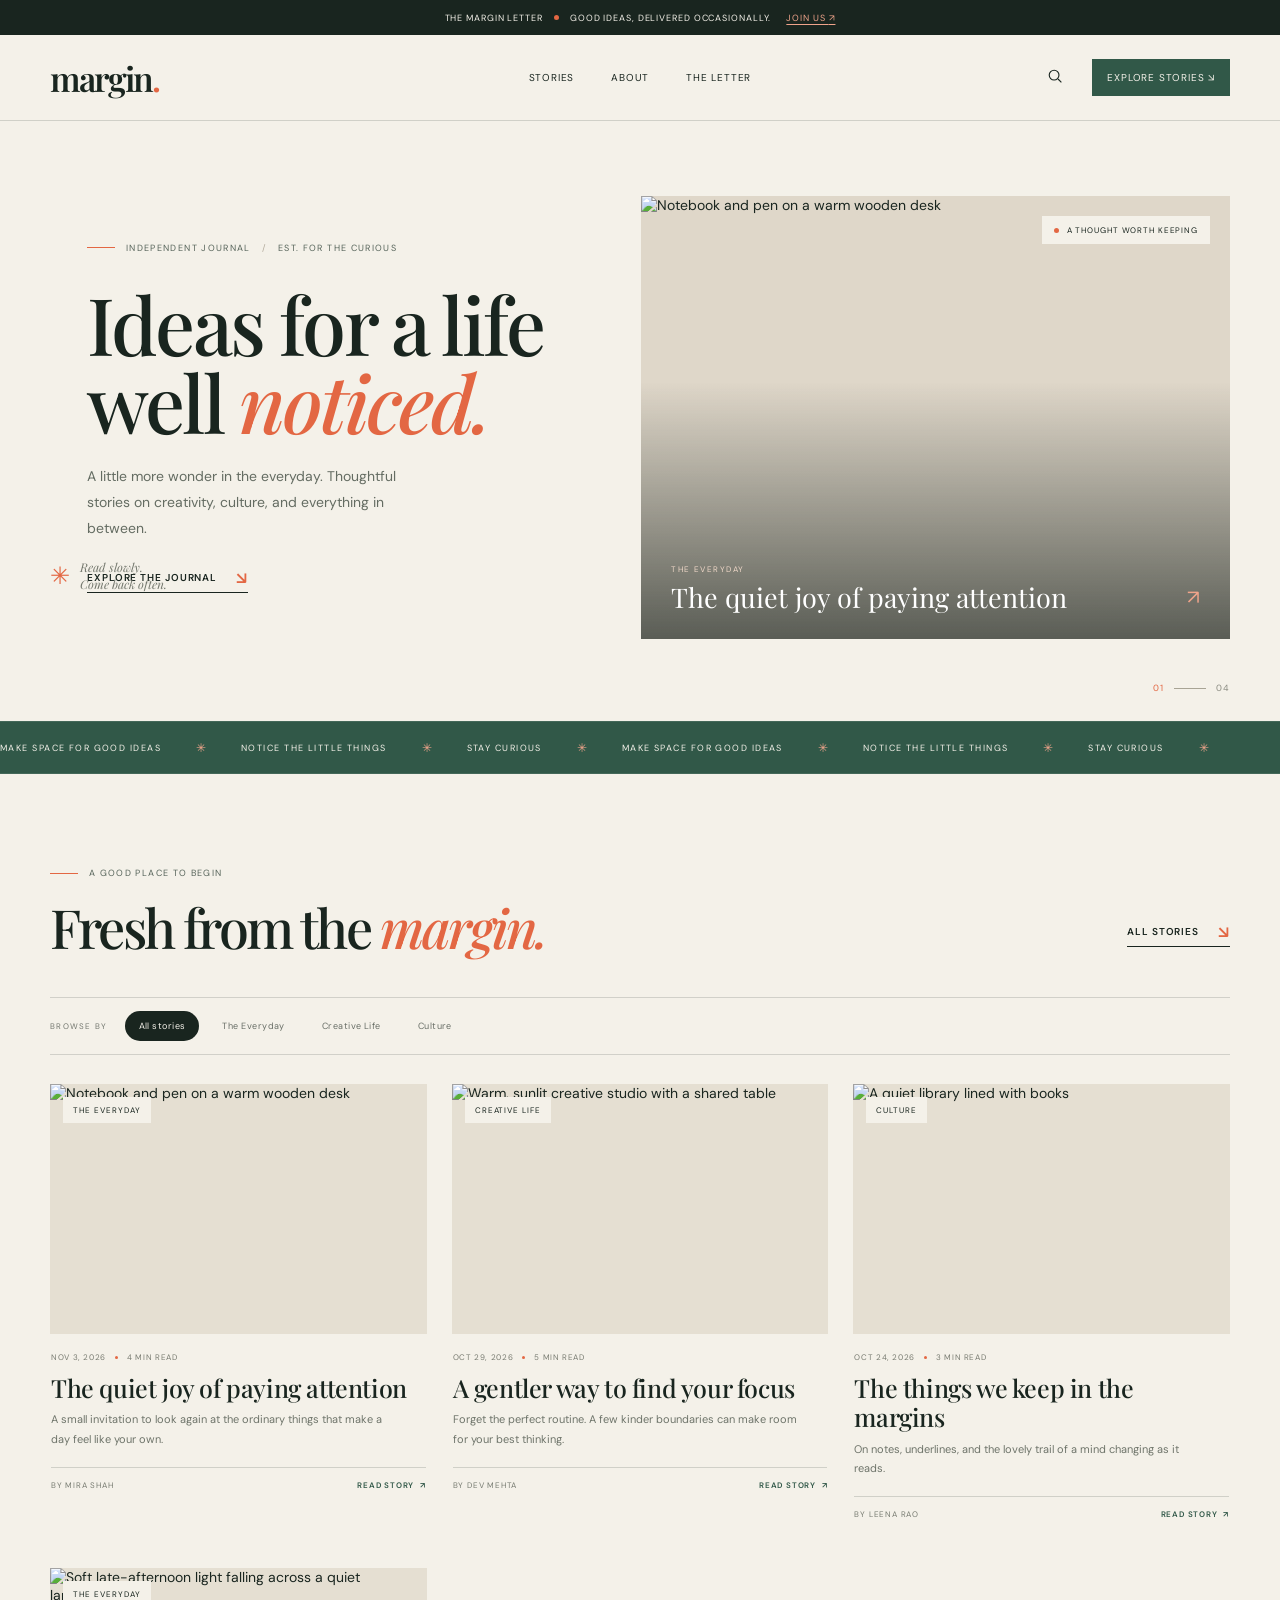
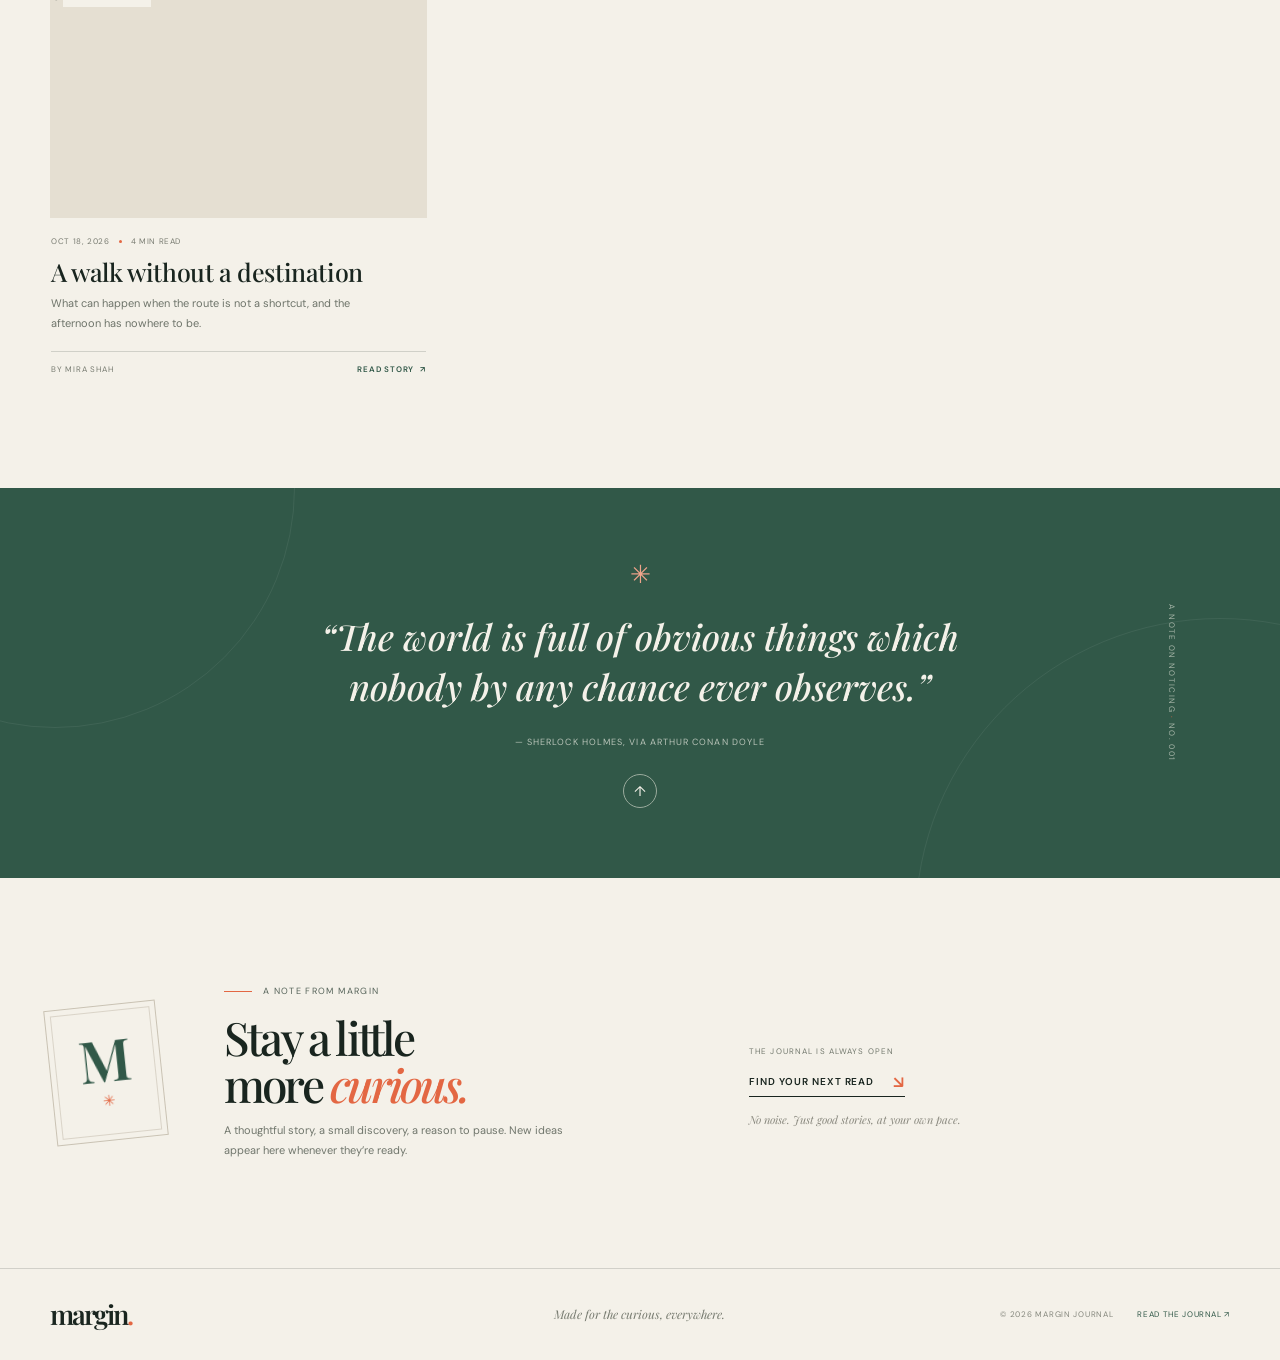
==== index.html @ ede57e57 "Build Margin editorial blog and private dashboard" ====
<!doctype html>
<html lang="en">
<head>
  <meta charset="utf-8">
  <meta name="viewport" content="width=device-width, initial-scale=1">
  <meta name="theme-color" content="#f4f1e9">
  <meta name="description" content="Margin is an independent journal for the curious — ideas, culture, and the everyday.">
  <title>Margin — a journal for the curious</title>
  <link rel="preconnect" href="https://fonts.googleapis.com">
  <link rel="preconnect" href="https://fonts.gstatic.com" crossorigin>
  <link href="https://fonts.googleapis.com/css2?family=DM+Sans:wght@400;500;600;700&family=Playfair+Display:ital,wght@0,500;0,600;0,700;1,500;1,600&display=swap" rel="stylesheet">
  <link rel="stylesheet" href="styles.css">
  <link rel="stylesheet" href="site-extra.css">
</head>
<body class="site-body">
  <div class="announcement"><span>THE MARGIN LETTER</span><span class="announcement-dot"></span><span>Good ideas, delivered occasionally.</span><a href="#letter">Join us <span aria-hidden="true">↗</span></a></div>
  <header class="site-header">
    <a class="wordmark" href="./" aria-label="Margin home">margin<span>.</span></a>
    <nav class="main-nav" aria-label="Main navigation">
      <a href="#stories">Stories</a><a href="#about">About</a><a href="#letter">The letter</a>
    </nav>
    <div class="header-actions"><button class="search-trigger" type="button" aria-label="Search stories"><svg viewBox="0 0 24 24" aria-hidden="true"><circle cx="10.8" cy="10.8" r="6.5"></circle><path d="m16 16 4.5 4.5"></path></svg></button><a class="admin-link" href="#stories">Explore stories <span aria-hidden="true">↘</span></a><button class="menu-toggle" type="button" aria-label="Open menu" aria-expanded="false"><span></span><span></span></button></div>
  </header>
  <div class="search-panel" aria-hidden="true"><div class="search-wrap"><svg viewBox="0 0 24 24" aria-hidden="true"><circle cx="10.8" cy="10.8" r="6.5"></circle><path d="m16 16 4.5 4.5"></path></svg><input id="search-input" type="search" placeholder="Search stories, ideas, people…" autocomplete="off"><button class="search-close" type="button" aria-label="Close search">×</button></div><p class="search-hint">Try “creativity”, “slow living”, or “culture”.</p></div>
  <main id="site-content">
    <section class="hero section-shell" id="about">
      <div class="hero-copy reveal"><div class="eyebrow"><span class="eyebrow-line"></span>Independent journal <span class="eyebrow-separator">/</span> Est. for the curious</div><h1>Ideas for a life<br>well <em>noticed.</em></h1><p class="hero-intro">A little more wonder in the everyday. Thoughtful stories on creativity, culture, and everything in between.</p><a class="text-link" href="#stories">Explore the journal <span class="link-arrow">↘</span></a><div class="hero-note"><span class="note-star">✳</span><span>Read slowly.<br>Come back often.</span></div></div>
      <a class="hero-visual reveal" id="hero-feature" href="#stories" aria-label="Read the featured story"><img id="hero-image" src="https://images.unsplash.com/photo-1455390582262-044cdead277a?auto=format&fit=crop&w=1400&q=88" alt="Notebook and pen on a warm wooden desk"><span class="hero-image-label"><span class="label-dot"></span> A thought worth keeping</span><div class="hero-caption"><span class="caption-kicker" id="hero-category">THE EVERYDAY</span><span class="caption-title" id="hero-title">The quiet joy of paying attention</span><span class="caption-arrow">↗</span></div></a>
      <div class="hero-index"><span>01</span><span class="index-rule"></span><span>04</span></div>
    </section>
    <section class="ticker" aria-label="Journal themes"><div class="ticker-track"><span>MAKE SPACE FOR GOOD IDEAS</span><b>✳</b><span>NOTICE THE LITTLE THINGS</span><b>✳</b><span>STAY CURIOUS</span><b>✳</b><span>MAKE SPACE FOR GOOD IDEAS</span><b>✳</b><span>NOTICE THE LITTLE THINGS</span><b>✳</b><span>STAY CURIOUS</span><b>✳</b></div></section>
    <section class="stories-section section-shell" id="stories">
      <div class="section-heading reveal"><div><div class="eyebrow"><span class="eyebrow-line"></span> A good place to begin</div><h2>Fresh from the <em>margin.</em></h2></div><a class="text-link heading-link" href="#story-grid">All stories <span class="link-arrow">↘</span></a></div>
      <div class="category-row reveal" id="category-row" aria-label="Filter stories by category"><span class="category-label">BROWSE BY</span></div>
      <div id="story-grid" class="story-grid"></div>
      <div id="empty-state" class="empty-state" hidden><span>✳</span><h3>No stories found just yet.</h3><p>Try another search or category.</p></div>
    </section>
    <section class="manifesto-section"><div class="manifesto-orbit orbit-one"></div><div class="manifesto-orbit orbit-two"></div><div class="manifesto-content reveal"><span class="manifesto-star">✳</span><p>“The world is full of obvious things which nobody by any chance ever observes.”</p><span class="manifesto-byline">— Sherlock Holmes, via Arthur Conan Doyle</span><a class="round-link" href="#about" aria-label="Back to top">↑</a></div><span class="manifesto-side">A NOTE ON NOTICING <i>·</i> NO. 001</span></section>
    <section class="letter-section section-shell" id="letter"><div class="letter-stamp">M<br><span>✳</span></div><div class="letter-copy reveal"><div class="eyebrow"><span class="eyebrow-line"></span> A note from Margin</div><h2>Stay a little<br>more <em>curious.</em></h2><p>A thoughtful story, a small discovery, a reason to pause. New ideas appear here whenever they’re ready.</p></div><div class="letter-cta reveal"><span class="letter-cta-kicker">THE JOURNAL IS ALWAYS OPEN</span><a class="text-link" href="#stories">Find your next read <span class="link-arrow">↘</span></a><span class="letter-cta-note">No noise. Just good stories, at your own pace.</span></div></section>
  </main>
  <footer class="site-footer"><a class="wordmark footer-mark" href="./">margin<span>.</span></a><span class="footer-center">Made for the curious, everywhere.</span><div class="footer-right"><span>© <span id="year"></span> MARGIN JOURNAL</span><a href="#stories">READ THE JOURNAL ↗</a></div></footer>
  <script src="app.js"></script>
</body>
</html>
---- styles.css ----
:root{--paper:#f4f1e9;--paper-deep:#eae5d8;--ink:#19251f;--muted:#73776f;--orange:#e36743;--green:#315848;--line:rgba(25,37,31,.16);--serif:'Playfair Display',Georgia,serif;--sans:'DM Sans',Arial,sans-serif;--page:1320px}
*{box-sizing:border-box}html{scroll-behavior:smooth;scroll-padding-top:90px}body{margin:0;background:var(--paper);color:var(--ink);font-family:var(--sans);font-size:14px;-webkit-font-smoothing:antialiased}a{color:inherit;text-decoration:none}button,input,textarea,select{font:inherit}button{color:inherit}.announcement{height:35px;display:flex;justify-content:center;align-items:center;gap:11px;background:var(--ink);color:#f4f1e9;font-size:9px;letter-spacing:.1em;text-transform:uppercase}.announcement a{margin-left:4px;color:#f0a48b;text-decoration:underline;text-underline-offset:3px}.announcement-dot,.label-dot{width:5px;height:5px;border-radius:50%;background:var(--orange);display:inline-block}.site-header{height:86px;max-width:var(--page);margin:auto;padding:0 50px;display:grid;grid-template-columns:1fr 1fr 1fr;align-items:center;border-bottom:1px solid var(--line);position:relative;z-index:5}.wordmark{font-family:var(--serif);font-size:34px;letter-spacing:-2px;font-weight:600;line-height:1}.wordmark span{color:var(--orange)}.main-nav{display:flex;justify-content:center;gap:37px}.main-nav a,.footer-right a{font-size:10px;letter-spacing:.08em;text-transform:uppercase;transition:color .2s}.main-nav a:hover,.footer-right a:hover{color:var(--orange)}.header-actions{display:flex;align-items:center;justify-content:flex-end;gap:23px}.search-trigger,.menu-toggle,.search-close{border:0;background:transparent;padding:5px;cursor:pointer}.search-trigger svg,.search-wrap svg{width:18px;height:18px;fill:none;stroke:currentColor;stroke-width:1.5}.admin-link{padding:12px 15px;background:var(--green);color:var(--paper);font-size:10px;letter-spacing:.08em;text-transform:uppercase;transition:background .2s,transform .2s}.admin-link:hover{background:var(--orange);transform:translateY(-2px)}.menu-toggle{display:none}.search-panel{display:none;position:absolute;z-index:10;top:121px;left:0;right:0;padding:25px max(calc((100% - 850px)/2),24px);background:var(--paper);border-bottom:1px solid var(--line);box-shadow:0 16px 30px #18251f16}.search-panel.is-open{display:block;animation:drop-in .28s ease both}.search-wrap{display:flex;align-items:center;border-bottom:1px solid var(--ink);gap:14px}.search-wrap input{border:0;background:transparent;outline:0;width:100%;padding:13px 0;font-family:var(--serif);font-size:25px}.search-close{font-size:24px;font-weight:300}.search-hint{color:var(--muted);font-size:11px;margin:9px 0 0}.section-shell{max-width:var(--page);margin:0 auto;padding-left:50px;padding-right:50px}.hero{min-height:600px;padding-top:70px;padding-bottom:77px;display:grid;grid-template-columns:1fr 1.13fr;gap:70px;position:relative;align-items:center}.hero-copy{padding-left:37px;position:relative;z-index:1}.eyebrow{display:flex;align-items:center;gap:11px;font-size:9px;letter-spacing:.15em;text-transform:uppercase;color:#56645a}.eyebrow-line{width:28px;height:1px;background:var(--orange);display:inline-block}.eyebrow-separator{color:#b2aa9b}.hero h1,.section-heading h2,.letter-copy h2{font-family:var(--serif);font-weight:500;letter-spacing:-2.8px}.hero h1{font-size:clamp(55px,6.2vw,82px);line-height:.99;margin:30px 0 23px}.hero h1 em,.section-heading h2 em,.letter-copy h2 em{font-weight:500;color:var(--orange)}.hero-intro{max-width:320px;color:#646c62;font-size:14px;line-height:1.85;margin:0 0 26px}.text-link{display:inline-flex;gap:19px;align-items:center;padding-bottom:8px;border-bottom:1px solid var(--ink);font-size:10px;font-weight:600;letter-spacing:.09em;text-transform:uppercase;transition:gap .25s,color .2s}.text-link:hover{gap:28px;color:var(--orange)}.link-arrow{color:var(--orange);font-size:17px;line-height:12px}.hero-note{position:absolute;left:0;bottom:0;display:flex;align-items:center;gap:10px;color:#74786e;font-family:var(--serif);font-size:12px;font-style:italic;line-height:1.45}.note-star{font-family:var(--sans);font-size:24px;font-style:normal;color:var(--orange);animation:spin-slow 16s linear infinite}.hero-visual{height:443px;position:relative;display:block;background:#dfd7c9;overflow:hidden;isolation:isolate}.hero-visual:before{content:"";position:absolute;inset:0;z-index:1;background:linear-gradient(180deg,transparent 42%,rgba(15,24,20,.64) 100%)}.hero-visual>img{width:100%;height:100%;object-fit:cover;display:block;transition:transform 1s cubic-bezier(.2,.65,.2,1);animation:photo-in 1s ease both}.hero-visual:hover>img{transform:scale(1.045)}.hero-image-label{position:absolute;z-index:2;top:20px;right:20px;background:var(--paper);padding:9px 12px;display:flex;align-items:center;gap:8px;font-size:8px;letter-spacing:.11em;text-transform:uppercase}.hero-caption{position:absolute;z-index:2;bottom:0;left:0;right:0;padding:26px 30px;color:white;display:grid;grid-template-columns:1fr auto;align-items:end;gap:8px}.caption-kicker{grid-column:1/-1;font-size:8px;letter-spacing:.18em;color:#efd8c8}.caption-title{font-family:var(--serif);font-size:27px;line-height:1.15}.caption-arrow{font-size:20px;color:#f0a48b;padding-bottom:3px;transition:transform .25s}.hero-visual:hover .caption-arrow{transform:translate(4px,-4px)}.hero-index{position:absolute;bottom:27px;right:50px;display:flex;gap:10px;align-items:center;font-size:9px;letter-spacing:.1em;color:#8a8b81}.hero-index span:first-child{color:var(--orange)}.index-rule{width:32px;height:1px;background:#a8a495}.ticker{height:53px;overflow:hidden;white-space:nowrap;display:flex;align-items:center;background:var(--green);color:var(--paper);border-block:1px solid #ffffff18}.ticker-track{display:flex;align-items:center;gap:35px;width:max-content;animation:marquee 35s linear infinite}.ticker span{font-size:9px;letter-spacing:.16em}.ticker b{font-size:12px;color:#f0a48b;font-weight:400}.stories-section{padding-top:93px;padding-bottom:114px}.section-heading{display:flex;justify-content:space-between;align-items:end;margin-bottom:42px}.section-heading h2{font-size:54px;line-height:1.04;margin:20px 0 0}.heading-link{margin-bottom:8px}.category-row{display:flex;align-items:center;gap:9px;border-top:1px solid var(--line);border-bottom:1px solid var(--line);padding:13px 0;margin-bottom:29px;flex-wrap:wrap}.category-label{font-size:8px;letter-spacing:.16em;color:var(--muted);margin-right:8px}.category-button{border:1px solid transparent;border-radius:30px;padding:8px 13px;background:transparent;color:#686e66;font-size:9px;letter-spacing:.05em;cursor:pointer;transition:all .2s}.category-button:hover,.category-button.active{background:var(--ink);color:var(--paper)}.story-grid{display:grid;grid-template-columns:repeat(3,minmax(0,1fr));column-gap:25px;row-gap:49px}.story-card{min-width:0;animation:card-in .65s both;animation-delay:calc(var(--card-index,0)*70ms)}.story-card:nth-child(3n+2){animation-delay:120ms}.card-image{position:relative;height:250px;display:block;overflow:hidden;background:#e5dfd2}.card-image img{width:100%;height:100%;object-fit:cover;display:block;transition:transform .7s cubic-bezier(.2,.65,.2,1),filter .4s}.story-card:hover .card-image img{transform:scale(1.055);filter:saturate(1.06)}.card-image:after{content:"↗";position:absolute;right:13px;bottom:13px;width:32px;height:32px;background:var(--paper);display:grid;place-items:center;font-size:15px;transform:translateY(50px);transition:transform .25s}.story-card:hover .card-image:after{transform:translateY(0)}.card-category{position:absolute;left:13px;top:13px;padding:8px 10px;background:var(--paper);font-size:8px;letter-spacing:.12em;text-transform:uppercase}.card-body{padding:18px 1px 0}.card-meta{display:flex;gap:9px;align-items:center;color:#787b71;font-size:8px;letter-spacing:.08em;text-transform:uppercase}.card-meta .meta-dot{width:3px;height:3px;border-radius:50%;background:var(--orange)}.card-title{font-family:var(--serif);font-weight:500;font-size:25px;letter-spacing:-.4px;line-height:1.17;margin:11px 0 8px;max-width:360px}.card-title a{transition:color .2s}.card-title a:hover{color:var(--orange)}.card-excerpt{max-width:350px;color:#6e746a;font-size:11px;line-height:1.75;margin:0}.card-footer{margin-top:18px;padding-top:12px;border-top:1px solid var(--line);display:flex;justify-content:space-between;color:#777b71;font-size:8px;letter-spacing:.1em;text-transform:uppercase}.card-footer a{color:var(--green);font-weight:600}.empty-state{text-align:center;padding:65px 20px}.empty-state>span{color:var(--orange);font-size:35px}.empty-state h3{font:500 26px var(--serif);margin:14px 0 6px}.empty-state p{color:var(--muted);font-size:12px}.manifesto-section{min-height:390px;background:var(--green);color:var(--paper);position:relative;overflow:hidden;display:grid;place-items:center;padding:70px 20px}.manifesto-content{position:relative;z-index:1;max-width:700px;text-align:center}.manifesto-star{font-size:25px;color:#f0a48b;display:inline-block;animation:spin-slow 18s linear infinite}.manifesto-content p{font:italic 500 clamp(24px,3vw,36px)/1.4 var(--serif);margin:20px 0 19px}.manifesto-byline{font-size:9px;letter-spacing:.12em;text-transform:uppercase;color:#b8c3b8}.round-link{width:34px;height:34px;border:1px solid #9aab9d;border-radius:50%;display:grid;place-items:center;margin:25px auto 0;transition:background .2s,color .2s,transform .2s}.round-link:hover{background:var(--paper);color:var(--green);transform:translateY(-3px)}.manifesto-orbit{position:absolute;border:1px solid #ffffff11;border-radius:50%;aspect-ratio:1}.orbit-one{width:480px;left:-185px;top:-240px}.orbit-two{width:610px;right:-245px;bottom:-350px}.manifesto-side{position:absolute;right:30px;top:50%;transform:translateY(-50%) rotate(90deg);font-size:8px;letter-spacing:.17em;color:#a6b5a8}.manifesto-side i{color:var(--orange);font-style:normal}.letter-section{min-height:390px;display:grid;grid-template-columns:130px 1fr 1fr;gap:44px;align-items:center;padding-top:82px;padding-bottom:82px;position:relative}.letter-stamp{width:112px;height:136px;border:1px solid #c9c2b3;display:flex;flex-direction:column;justify-content:center;align-items:center;gap:2px;font:600 58px/.8 var(--serif);color:var(--green);transform:rotate(-6deg);position:relative}.letter-stamp:before,.letter-stamp:after{content:"";position:absolute;inset:5px;border:1px solid #d9d3c7}.letter-stamp span{font:15px var(--sans);color:var(--orange);margin-top:7px}.letter-copy h2{font-size:46px;line-height:1.02;margin:17px 0 13px}.letter-copy p{max-width:340px;font-size:11px;line-height:1.8;color:#70766c;margin:0}.letter-form{align-self:center;padding-top:30px}.letter-form>label{display:block;font-size:8px;letter-spacing:.14em;margin-bottom:10px;color:#5f685d}.email-field{display:flex;border-bottom:1px solid var(--ink)}.email-field input{border:0;outline:0;background:transparent;padding:12px 0;font-family:var(--serif);font-size:18px;flex:1;min-width:0}.email-field button{border:0;background:transparent;font-size:21px;color:var(--orange);cursor:pointer;transition:transform .2s}.email-field button:hover{transform:translate(3px,-3px)}.form-note{color:#86867b;font-size:9px;line-height:1.5;margin:10px 0 0}.site-footer{max-width:var(--page);margin:auto;border-top:1px solid var(--line);height:92px;padding:0 50px;display:grid;grid-template-columns:1fr 1fr 1fr;align-items:center}.footer-mark{font-size:27px}.footer-center{text-align:center;color:#777b70;font:italic 12px var(--serif)}.footer-right{display:flex;justify-content:flex-end;gap:24px;align-items:center;color:#85877d;font-size:8px;letter-spacing:.09em}.footer-right a{font-size:8px;color:var(--green)}.article-view{max-width:960px;margin:0 auto;padding:66px 30px 110px;animation:fade-up .6s ease both}.article-back{display:inline-flex;align-items:center;gap:10px;font-size:9px;letter-spacing:.13em;text-transform:uppercase;color:#687065;margin-bottom:45px}.article-back span{color:var(--orange);font-size:16px}.article-header{max-width:760px;margin:0 auto 37px;text-align:center}.article-header .eyebrow{justify-content:center}.article-header h1{font:500 clamp(44px,7vw,76px)/1.04 var(--serif);letter-spacing:-2px;margin:22px 0}.article-header .article-excerpt{font:italic 19px/1.6 var(--serif);color:#687065;max-width:590px;margin:0 auto 22px}.article-byline{font-size:9px;letter-spacing:.1em;text-transform:uppercase;color:#85877d}.article-cover{width:100%;max-height:530px;object-fit:cover;display:block}.article-body{max-width:660px;margin:47px auto 0;font:17px/1.95 var(--serif);color:#39463d}.article-body p{margin:0 0 1.45em}.article-body p:first-child:first-letter{float:left;font:66px/.85 var(--serif);color:var(--orange);padding:7px 8px 0 0}.article-end{text-align:center;color:var(--orange);margin-top:55px;font-size:20px}.article-nav{display:flex;justify-content:space-between;border-top:1px solid var(--line);margin-top:50px;padding-top:20px}.article-nav a{font-size:9px;letter-spacing:.1em;text-transform:uppercase;color:var(--green)}.toast{position:fixed;z-index:20;left:50%;bottom:28px;transform:translate(-50%,20px);background:var(--ink);color:var(--paper);padding:13px 20px;font-size:11px;opacity:0;pointer-events:none;transition:all .3s}.toast.show{opacity:1;transform:translate(-50%,0)}.reveal{opacity:0;transform:translateY(17px);transition:opacity .75s ease,transform .75s cubic-bezier(.2,.7,.2,1)}.reveal.is-visible{opacity:1;transform:translateY(0)}@keyframes photo-in{from{transform:scale(1.04);opacity:.5}to{transform:scale(1);opacity:1}}@keyframes card-in{from{opacity:0;transform:translateY(18px)}to{opacity:1;transform:translateY(0)}}@keyframes fade-up{from{opacity:0;transform:translateY(13px)}to{opacity:1;transform:translateY(0)}}@keyframes drop-in{from{opacity:0;transform:translateY(-9px)}to{opacity:1;transform:translateY(0)}}@keyframes spin-slow{to{transform:rotate(360deg)}}@keyframes marquee{to{transform:translateX(-50%)}}
@media(max-width:1000px){.section-shell{padding-left:34px;padding-right:34px}.site-header{padding:0 34px}.hero{gap:35px;min-height:540px}.hero-copy{padding-left:16px}.hero-visual{height:400px}.hero h1{font-size:64px}.hero-index{right:34px}.card-image{height:210px}.letter-section{grid-template-columns:95px 1fr 1fr;gap:28px}.letter-stamp{width:88px;height:116px}.site-footer{padding:0 34px}}
@media(max-width:720px){.announcement{font-size:8px;gap:7px}.site-header{height:72px;padding:0 22px;grid-template-columns:1fr 1fr}.wordmark{font-size:30px}.main-nav{display:none;position:absolute;top:71px;left:0;right:0;background:var(--paper);padding:22px;box-shadow:0 16px 24px #18251f12;flex-direction:column;gap:18px;align-items:flex-start}.main-nav.is-open{display:flex;animation:drop-in .2s ease both}.main-nav a{font-size:11px}.header-actions{gap:14px}.admin-link{font-size:8px;padding:10px 11px}.search-trigger svg{width:16px}.menu-toggle{display:flex;flex-direction:column;gap:5px}.menu-toggle span{display:block;width:17px;height:1px;background:var(--ink);transition:transform .2s}.menu-toggle[aria-expanded=true] span:first-child{transform:translateY(3px) rotate(45deg)}.menu-toggle[aria-expanded=true] span:last-child{transform:translateY(-3px) rotate(-45deg)}.search-panel{top:107px;padding:19px 22px}.search-wrap input{font-size:20px}.section-shell{padding-left:22px;padding-right:22px}.hero{padding-top:53px;padding-bottom:59px;display:flex;flex-direction:column;align-items:stretch;gap:31px}.hero-copy{padding-left:0}.hero h1{font-size:clamp(54px,13vw,76px);margin:23px 0 18px;letter-spacing:-2.5px}.hero-intro{font-size:13px;max-width:350px}.hero-note{display:none}.hero-visual{height:min(90vw,400px)}.hero-image-label{top:12px;right:12px;font-size:7px}.hero-caption{padding:20px}.caption-title{font-size:23px}.hero-index{bottom:21px;right:23px}.stories-section{padding-top:66px;padding-bottom:72px}.section-heading{align-items:start;gap:15px;margin-bottom:29px}.section-heading h2{font-size:clamp(37px,9vw,49px);letter-spacing:-1.8px}.heading-link{font-size:8px;gap:8px;margin-top:41px;white-space:nowrap}.category-row{gap:4px;margin-bottom:22px}.category-button{padding:8px 10px;font-size:8px}.category-label{width:100%;margin-bottom:4px}.story-grid{grid-template-columns:1fr 1fr;gap:29px 14px}.card-image{height:auto;aspect-ratio:1/1.15}.card-category{left:8px;top:8px;padding:7px;font-size:7px}.card-body{padding-top:12px}.card-meta{font-size:7px;gap:6px}.card-title{font-size:20px;margin:8px 0 6px}.card-excerpt{font-size:10px;line-height:1.6}.card-footer{margin-top:11px;font-size:7px;letter-spacing:.04em}.manifesto-section{min-height:320px;padding:55px 27px}.manifesto-content p{font-size:25px}.manifesto-side{right:-29px;font-size:7px}.orbit-one{width:330px;left:-180px;top:-180px}.orbit-two{width:420px;right:-255px;bottom:-240px}.letter-section{grid-template-columns:66px 1fr;gap:20px;padding-top:65px;padding-bottom:65px}.letter-stamp{width:63px;height:90px;font-size:39px}.letter-stamp span{font-size:11px;margin-top:5px}.letter-copy .eyebrow{font-size:7px;gap:7px;letter-spacing:.1em}.letter-copy .eyebrow-line{width:15px}.letter-copy h2{font-size:37px;letter-spacing:-1.8px}.letter-copy p{font-size:10px}.letter-form{grid-column:1/-1;padding-top:2px}.email-field input{font-size:17px}.site-footer{height:auto;min-height:105px;padding:20px 22px;grid-template-columns:1fr auto;row-gap:10px}.footer-mark{font-size:25px}.footer-center{display:none}.footer-right{display:flex;flex-direction:column;align-items:flex-end;gap:7px}.footer-right span,.footer-right a{font-size:7px}.article-view{padding:39px 22px 75px}.article-back{margin-bottom:36px}.article-header h1{font-size:clamp(40px,11vw,61px);letter-spacing:-1.4px}.article-header .article-excerpt{font-size:16px}.article-cover{max-height:360px}.article-body{font-size:16px;margin-top:32px}}
@media(max-width:390px){.announcement{font-size:7px}.story-grid{grid-template-columns:1fr}.card-image{aspect-ratio:1.45/1}.card-title{font-size:23px}.card-excerpt{font-size:11px}.hero h1{font-size:54px}.footer-right{gap:6px}}
@media(prefers-reduced-motion:reduce){*,*::before,*::after{scroll-behavior:auto!important;animation-duration:.01ms!important;animation-iteration-count:1!important;transition-duration:.01ms!important}.reveal{opacity:1;transform:none}}
---- site-extra.css ----
.letter-cta{align-self:center;padding-top:28px;display:flex;flex-direction:column;align-items:flex-start;gap:15px}.letter-cta-kicker{font-size:8px;letter-spacing:.14em;color:#73796e}.letter-cta .text-link{margin-top:4px}.letter-cta-note{font:italic 11px var(--serif);color:#8a897f}@media(max-width:720px){.letter-cta{grid-column:1/-1;padding-top:0;gap:11px}.letter-cta-kicker{font-size:7px}.letter-cta .text-link{font-size:9px}}
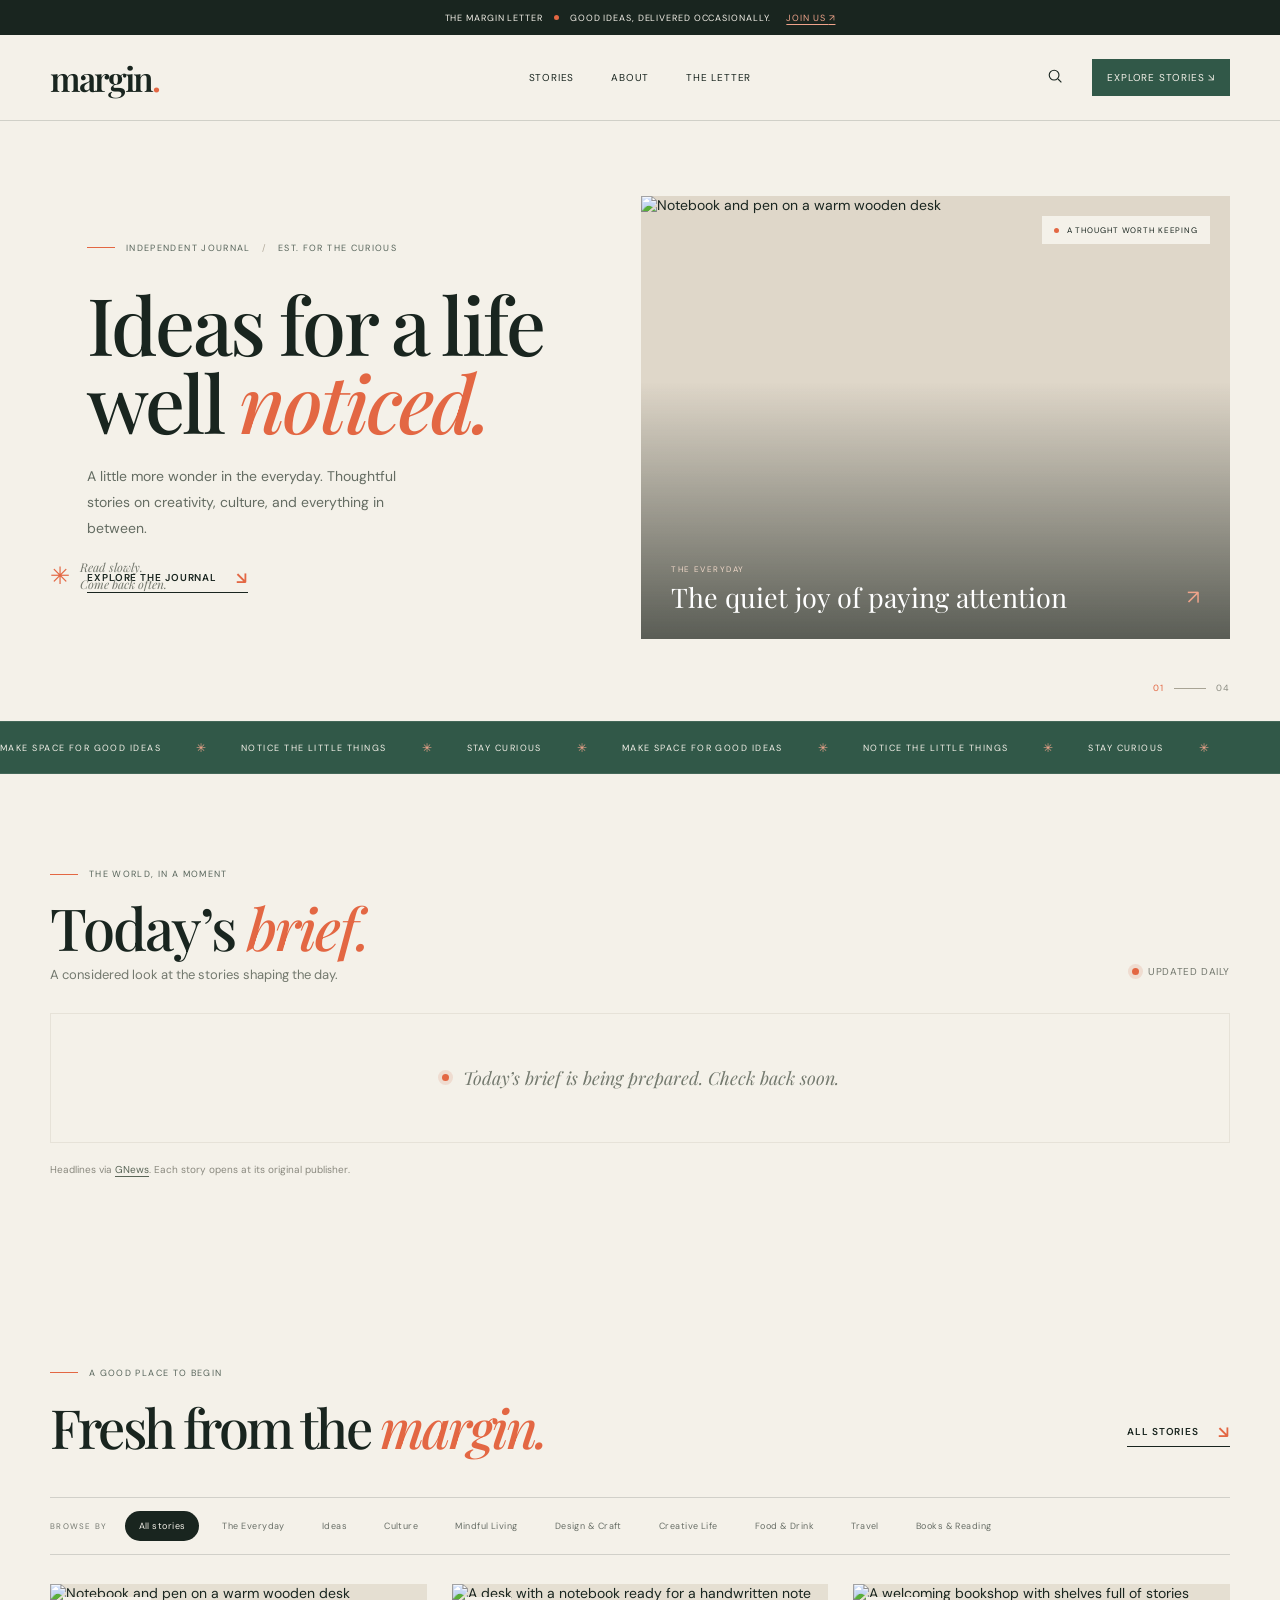
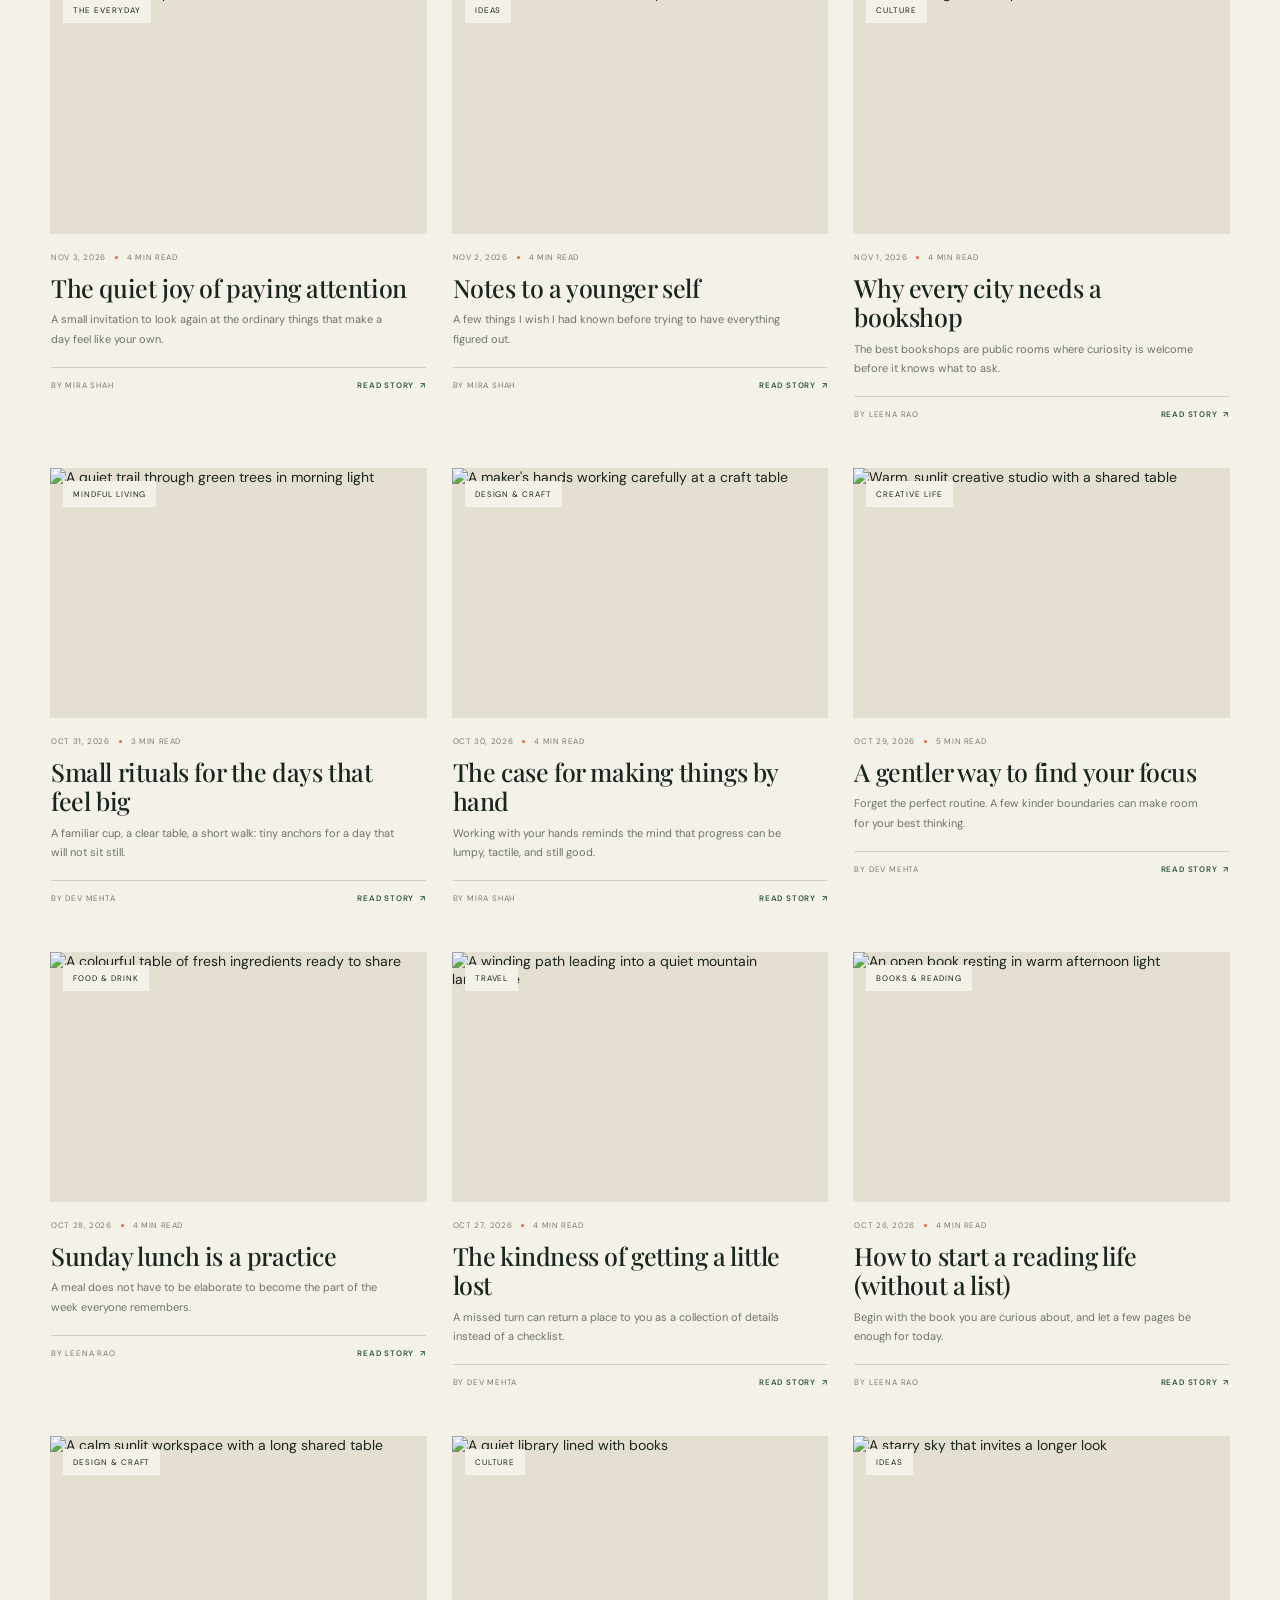
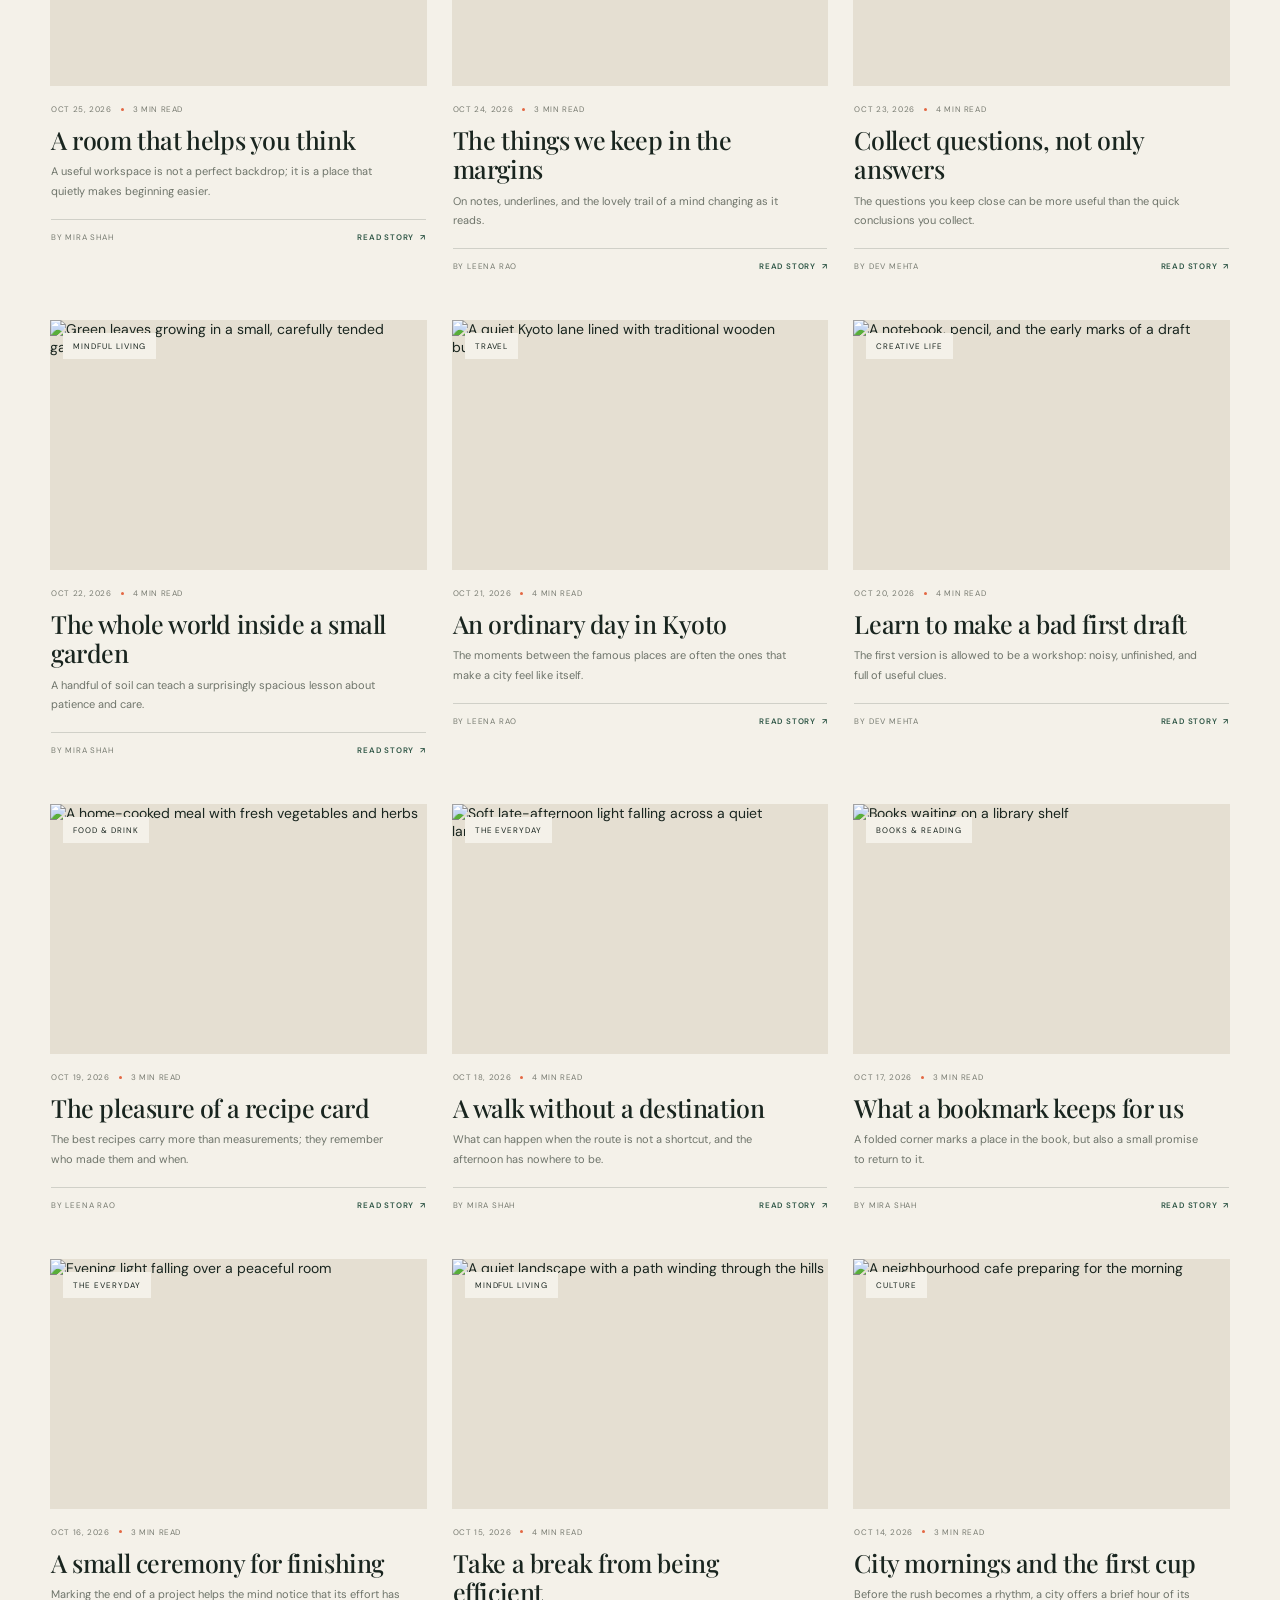
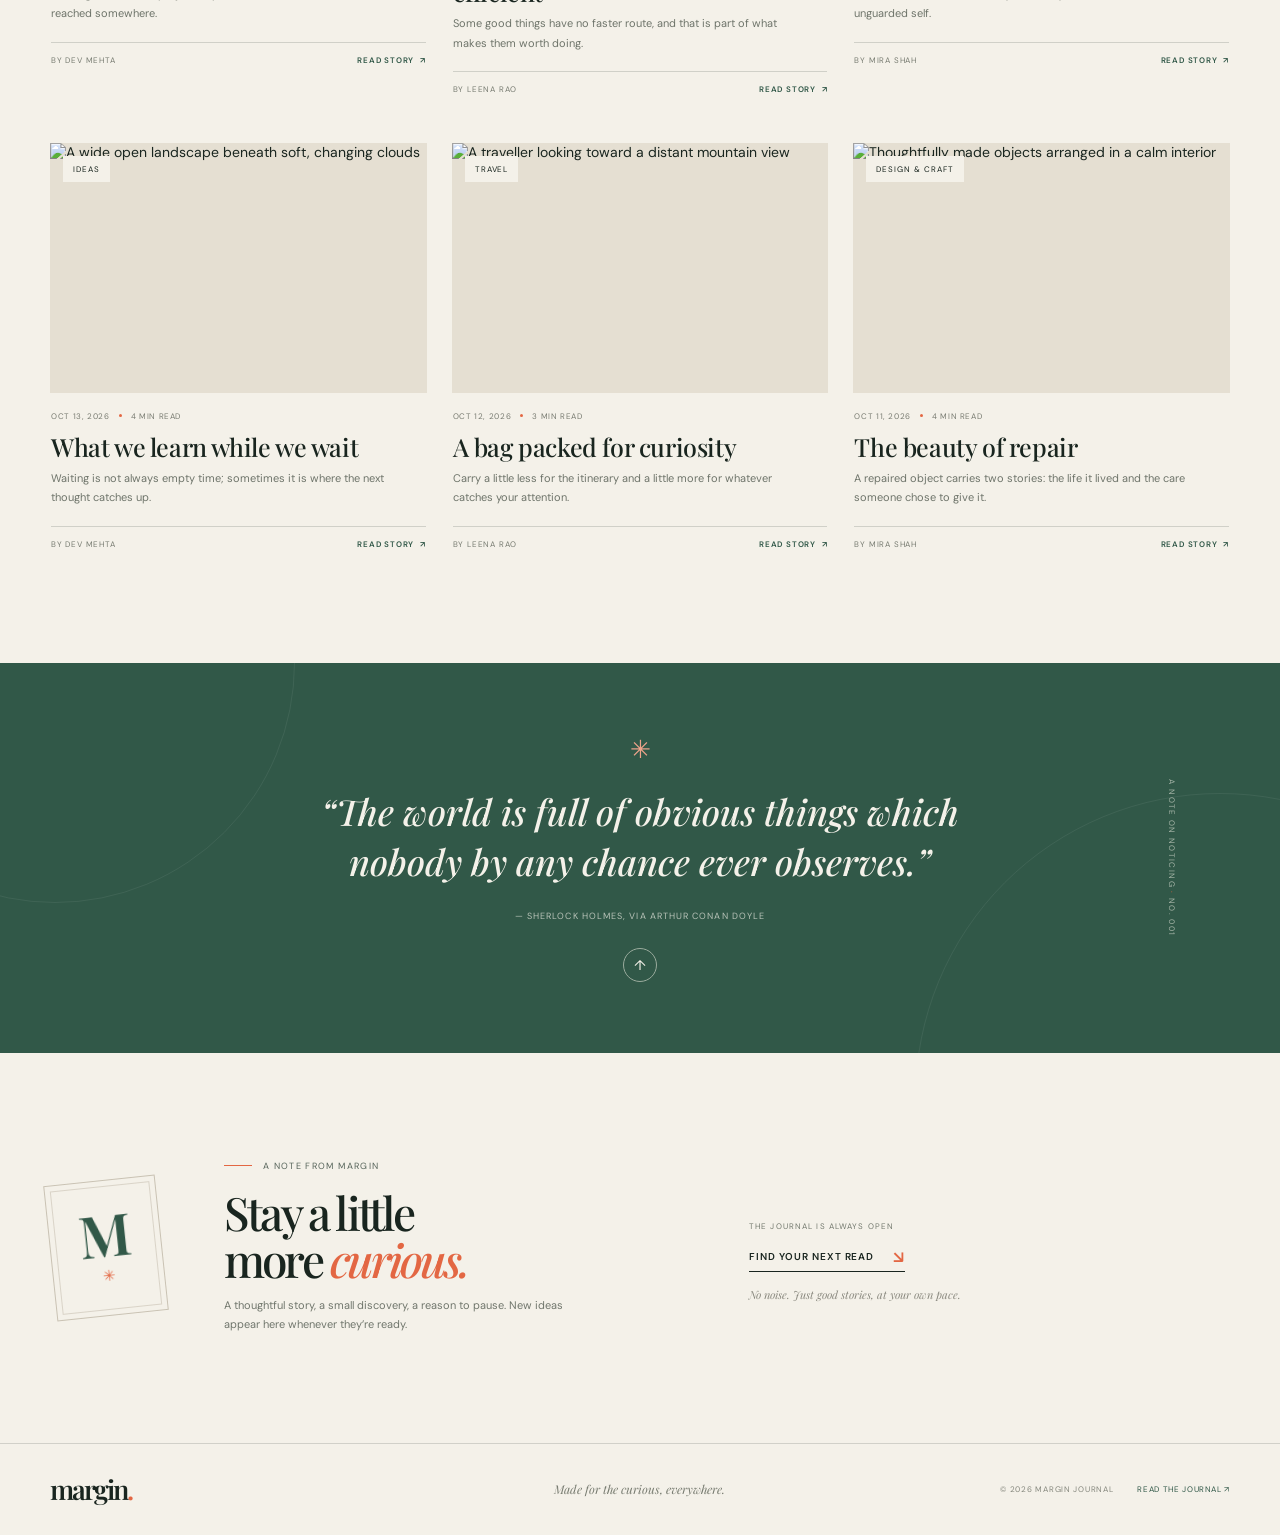
==== commit 03bab476: "Add daily GNews news brief" ====
--- a/index.html
+++ b/index.html
@@ -29,6 +29,11 @@
       <div class="hero-index"><span>01</span><span class="index-rule"></span><span>04</span></div>
     </section>
     <section class="ticker" aria-label="Journal themes"><div class="ticker-track"><span>MAKE SPACE FOR GOOD IDEAS</span><b>✳</b><span>NOTICE THE LITTLE THINGS</span><b>✳</b><span>STAY CURIOUS</span><b>✳</b><span>MAKE SPACE FOR GOOD IDEAS</span><b>✳</b><span>NOTICE THE LITTLE THINGS</span><b>✳</b><span>STAY CURIOUS</span><b>✳</b></div></section>
+    <section class="news-section section-shell" id="daily-brief" aria-labelledby="news-heading">
+      <div class="news-section-top reveal"><div><div class="eyebrow"><span class="eyebrow-line"></span> The world, in a moment</div><h2 id="news-heading">Today’s <em>brief.</em></h2><p class="news-intro">A considered look at the stories shaping the day.</p></div><div class="news-refresh"><span class="news-pulse" aria-hidden="true"></span><span id="news-updated" aria-live="polite">Refreshing daily</span></div></div>
+      <div id="news-grid" class="news-grid" aria-live="polite"><article class="news-loading"><span class="news-pulse" aria-hidden="true"></span><p>Gathering today’s headlines…</p></article></div>
+      <p class="news-attribution">Headlines via <a href="https://gnews.io/" target="_blank" rel="noopener noreferrer">GNews</a>. Each story opens at its original publisher.</p>
+    </section>
     <section class="stories-section section-shell" id="stories">
       <div class="section-heading reveal"><div><div class="eyebrow"><span class="eyebrow-line"></span> A good place to begin</div><h2>Fresh from the <em>margin.</em></h2></div><a class="text-link heading-link" href="#story-grid">All stories <span class="link-arrow">↘</span></a></div>
       <div class="category-row reveal" id="category-row" aria-label="Filter stories by category"><span class="category-label">BROWSE BY</span></div>
--- a/site-extra.css
+++ b/site-extra.css
@@ -1 +1,3 @@
 .letter-cta{align-self:center;padding-top:28px;display:flex;flex-direction:column;align-items:flex-start;gap:15px}.letter-cta-kicker{font-size:8px;letter-spacing:.14em;color:#73796e}.letter-cta .text-link{margin-top:4px}.letter-cta-note{font:italic 11px var(--serif);color:#8a897f}@media(max-width:720px){.letter-cta{grid-column:1/-1;padding-top:0;gap:11px}.letter-cta-kicker{font-size:7px}.letter-cta .text-link{font-size:9px}}
+
+.news-section{padding-top:94px;padding-bottom:98px}.news-section-top{display:flex;align-items:flex-end;justify-content:space-between;gap:28px;margin-bottom:30px}.news-section h2{font:500 clamp(38px,4.6vw,58px)/1.05 var(--serif);letter-spacing:-2px;margin:17px 0 8px}.news-section h2 em{color:var(--orange);font-weight:500}.news-intro{margin:0;color:#73796e;font-size:13px}.news-refresh{display:flex;align-items:center;gap:9px;padding-bottom:5px;color:#72776d;font-size:10px;letter-spacing:.06em;text-transform:uppercase;white-space:nowrap}.news-pulse{width:7px;height:7px;border-radius:50%;background:var(--orange);box-shadow:0 0 0 4px #d9826430;display:inline-block;animation:news-pulse 1.8s ease-in-out infinite}@keyframes news-pulse{50%{box-shadow:0 0 0 7px #d9826410;opacity:.75}}.news-grid{display:grid;grid-template-columns:repeat(3,minmax(0,1fr));gap:18px}.news-card{min-width:0;overflow:hidden;background:#fbfaf6;border:1px solid #e6e2d8;transition:transform .35s cubic-bezier(.2,.7,.2,1),box-shadow .35s ease;animation:news-card-enter .5s both;animation-delay:calc(var(--card-index,0)*55ms)}.news-card:hover{transform:translateY(-5px);box-shadow:0 18px 35px #18251f12}@keyframes news-card-enter{from{opacity:0;transform:translateY(14px)}to{opacity:1;transform:translateY(0)}}.news-image{height:178px;display:grid;place-items:center;overflow:hidden;background:#e8e2d5;color:#b77e63}.news-image img{width:100%;height:100%;object-fit:cover;transition:transform .55s cubic-bezier(.2,.7,.2,1)}.news-card:hover .news-image img{transform:scale(1.045)}.news-image-empty{background:radial-gradient(circle at 80% 20%,#f3dbcd,#e8e2d5 48%,#dbe3da);font:32px var(--serif)}.news-card-body{padding:17px 18px 18px;display:flex;flex-direction:column;min-height:203px}.news-card-meta{display:flex;justify-content:space-between;gap:8px;color:#7a7d73;font-size:9px;letter-spacing:.06em;text-transform:uppercase}.news-card-meta span:first-child{color:#667463;overflow:hidden;text-overflow:ellipsis;white-space:nowrap}.news-card h3{font:500 21px/1.2 var(--serif);letter-spacing:-.35px;margin:14px 0 8px}.news-card h3 a:hover,.news-read-link:hover{color:var(--orange)}.news-card h3 span{font:12px var(--sans);color:var(--orange);white-space:nowrap}.news-card-body>p{font-size:11px;line-height:1.65;color:#73796e;margin:0 0 15px}.news-read-link{display:inline-flex;justify-content:space-between;gap:12px;margin-top:auto;padding-top:13px;border-top:1px solid #e7e3da;color:#596557;font-size:9px;letter-spacing:.08em;text-transform:uppercase}.news-attribution{margin:20px 0 0;color:#8a897f;font-size:10px}.news-attribution a{color:#596557;text-decoration:underline;text-underline-offset:3px}.news-loading{grid-column:1/-1;min-height:130px;display:flex;align-items:center;justify-content:center;gap:14px;border:1px solid #e6e2d8;color:#73796e;font:italic 18px var(--serif)}.news-loading p{margin:0}.news-loading>span:not(.news-pulse){color:var(--orange);font-size:24px}@media(max-width:900px){.news-grid{grid-template-columns:repeat(2,minmax(0,1fr))}.news-image{height:160px}}@media(max-width:600px){.news-section{padding-top:67px;padding-bottom:70px}.news-section-top{align-items:flex-start;flex-direction:column;gap:15px;margin-bottom:23px}.news-section h2{font-size:39px;margin-top:14px}.news-grid{grid-template-columns:1fr;gap:13px}.news-card{display:grid;grid-template-columns:36% 1fr}.news-image{height:100%;min-height:180px}.news-card-body{padding:14px 14px 13px;min-height:180px}.news-card h3{font-size:18px;margin:11px 0 6px}.news-card-body>p{font-size:10px}.news-card-meta{font-size:8px;flex-direction:column;gap:4px}.news-loading{min-height:110px;font-size:16px;padding:16px;text-align:center}}@media(prefers-reduced-motion:reduce){.news-pulse,.news-card{animation:none!important;transition:none!important}}
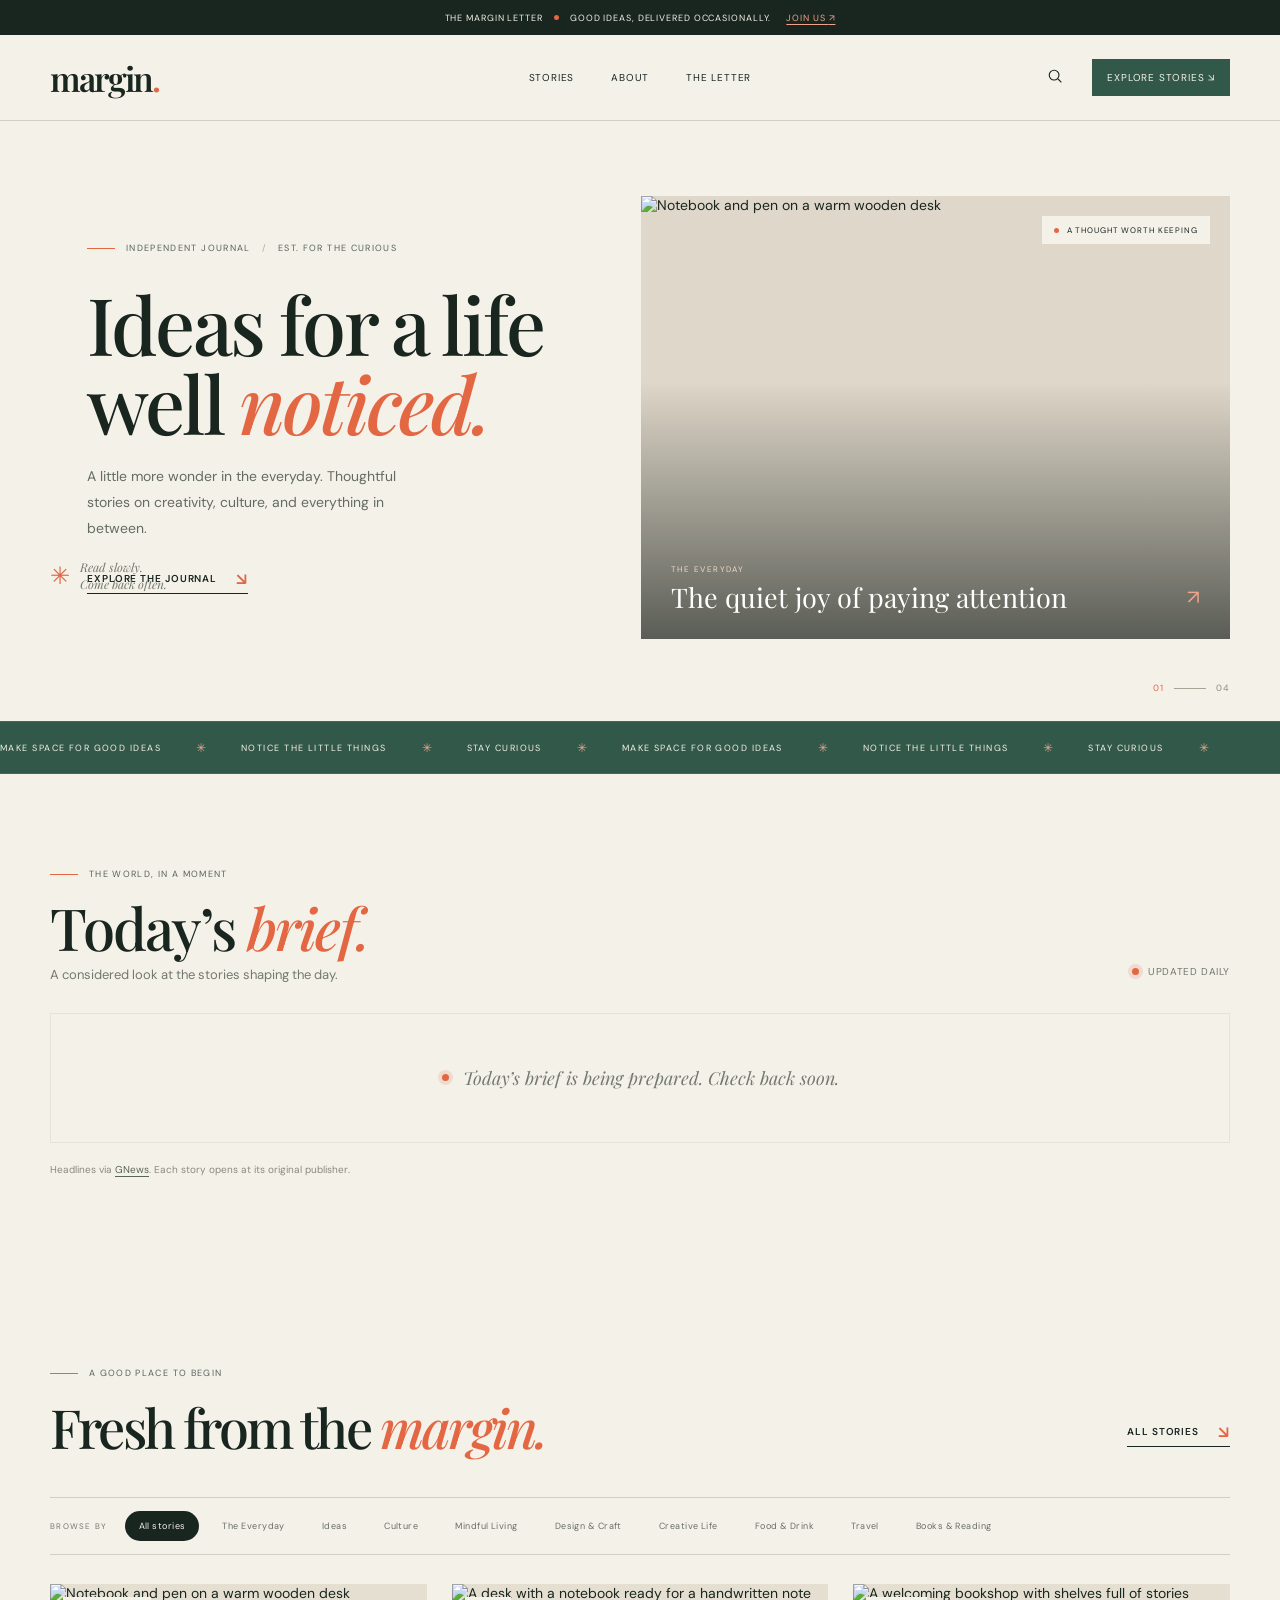
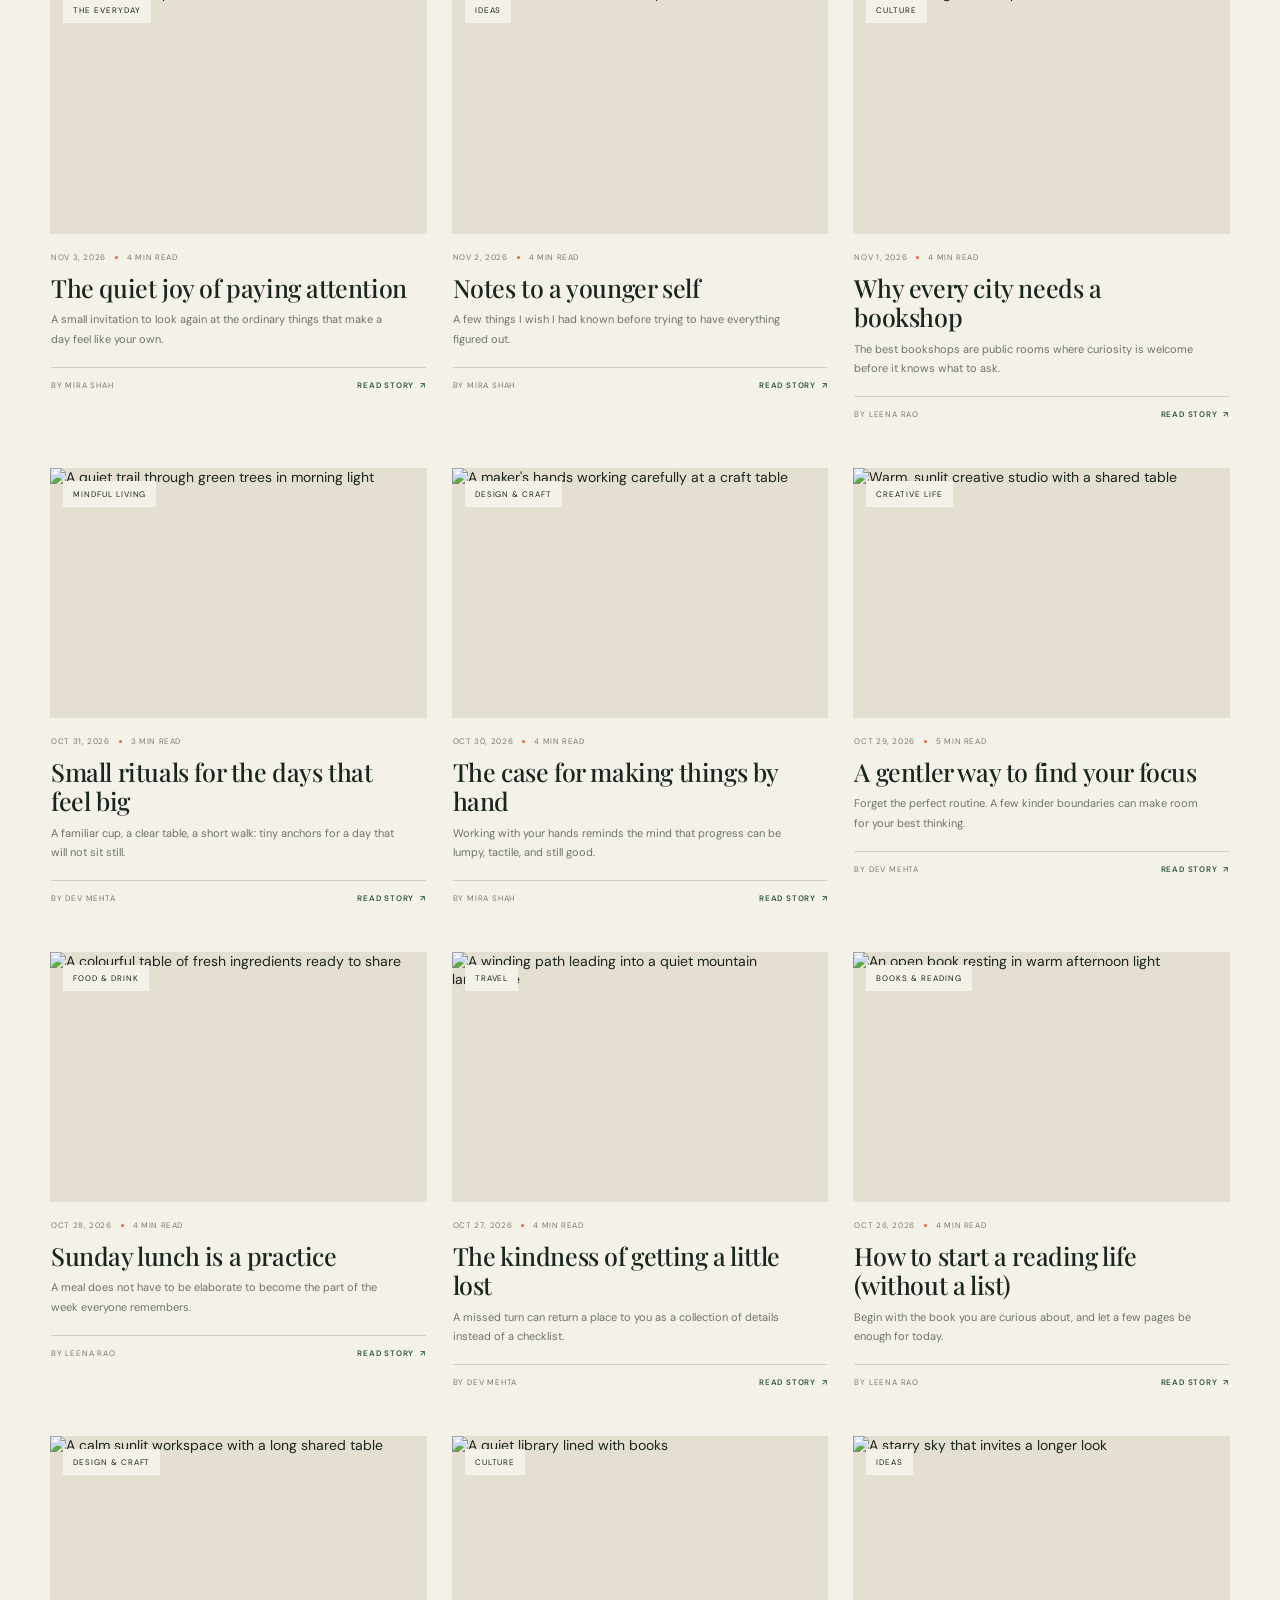
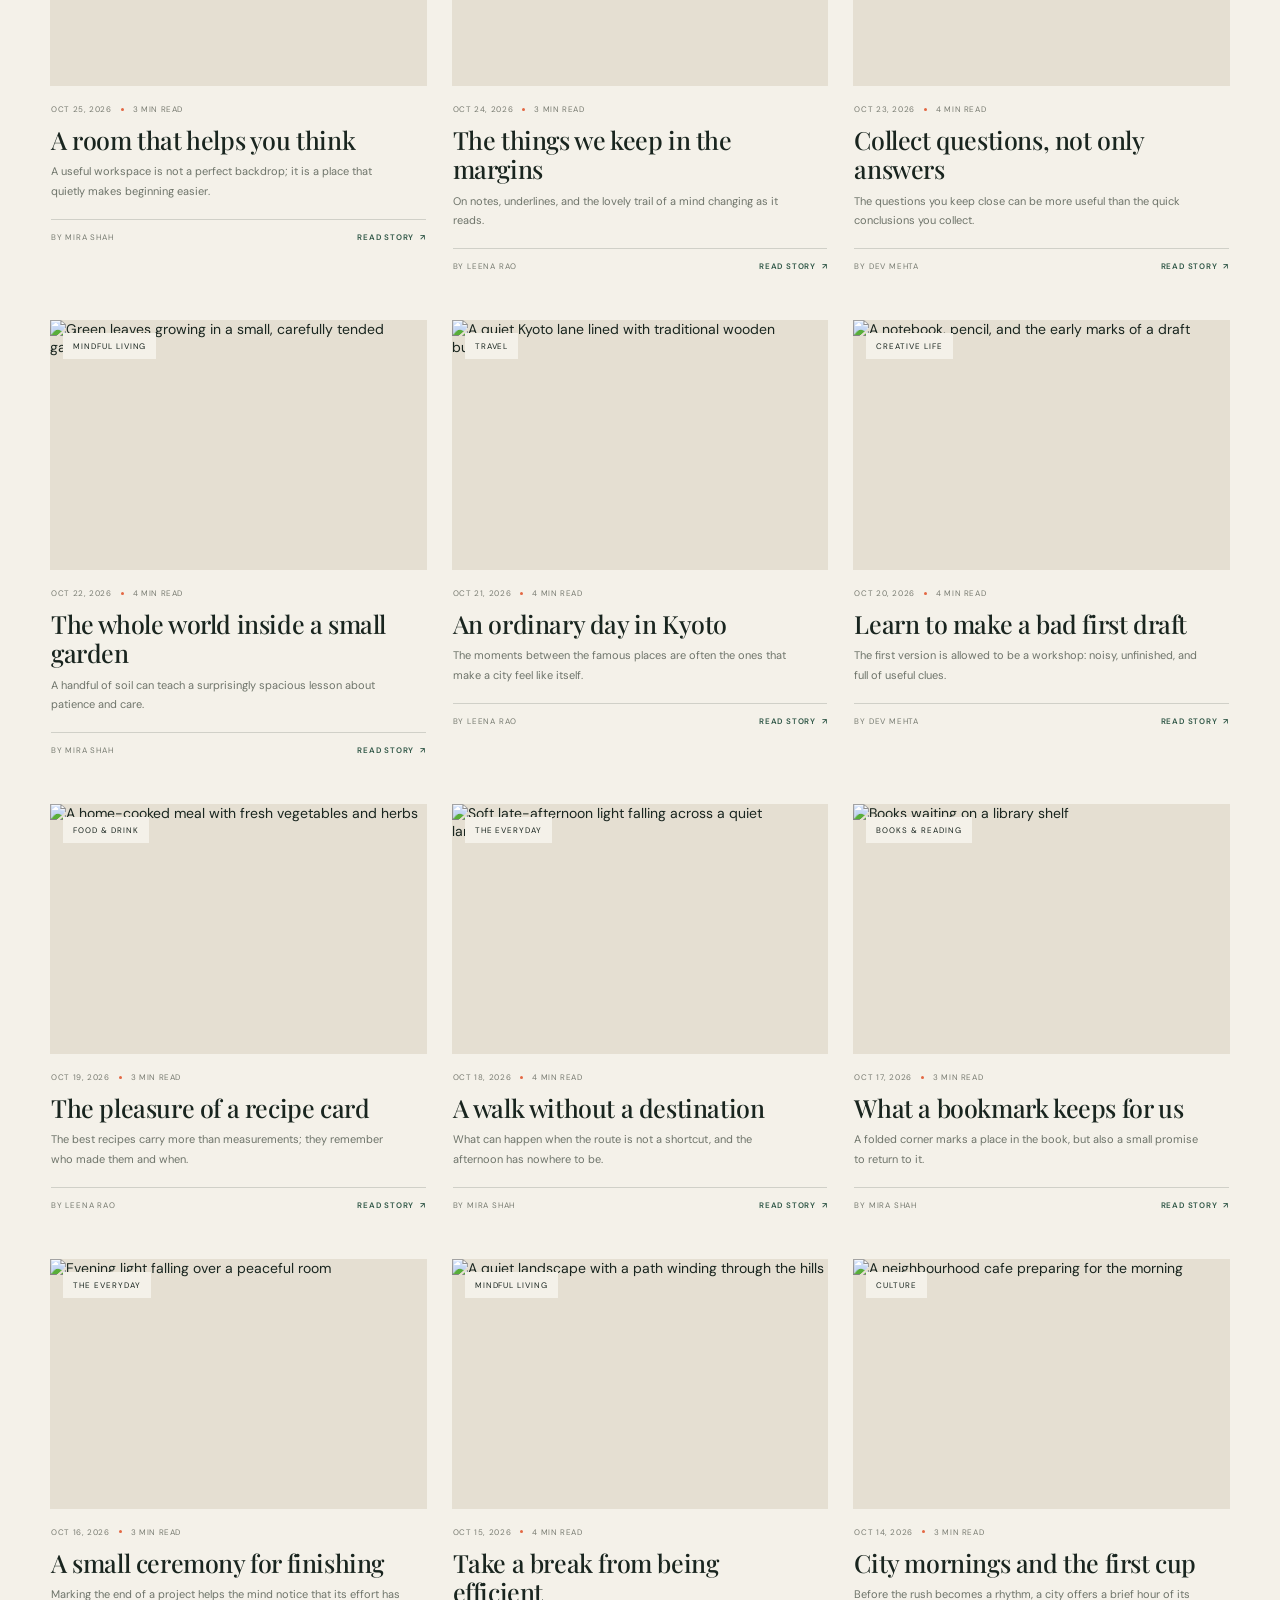
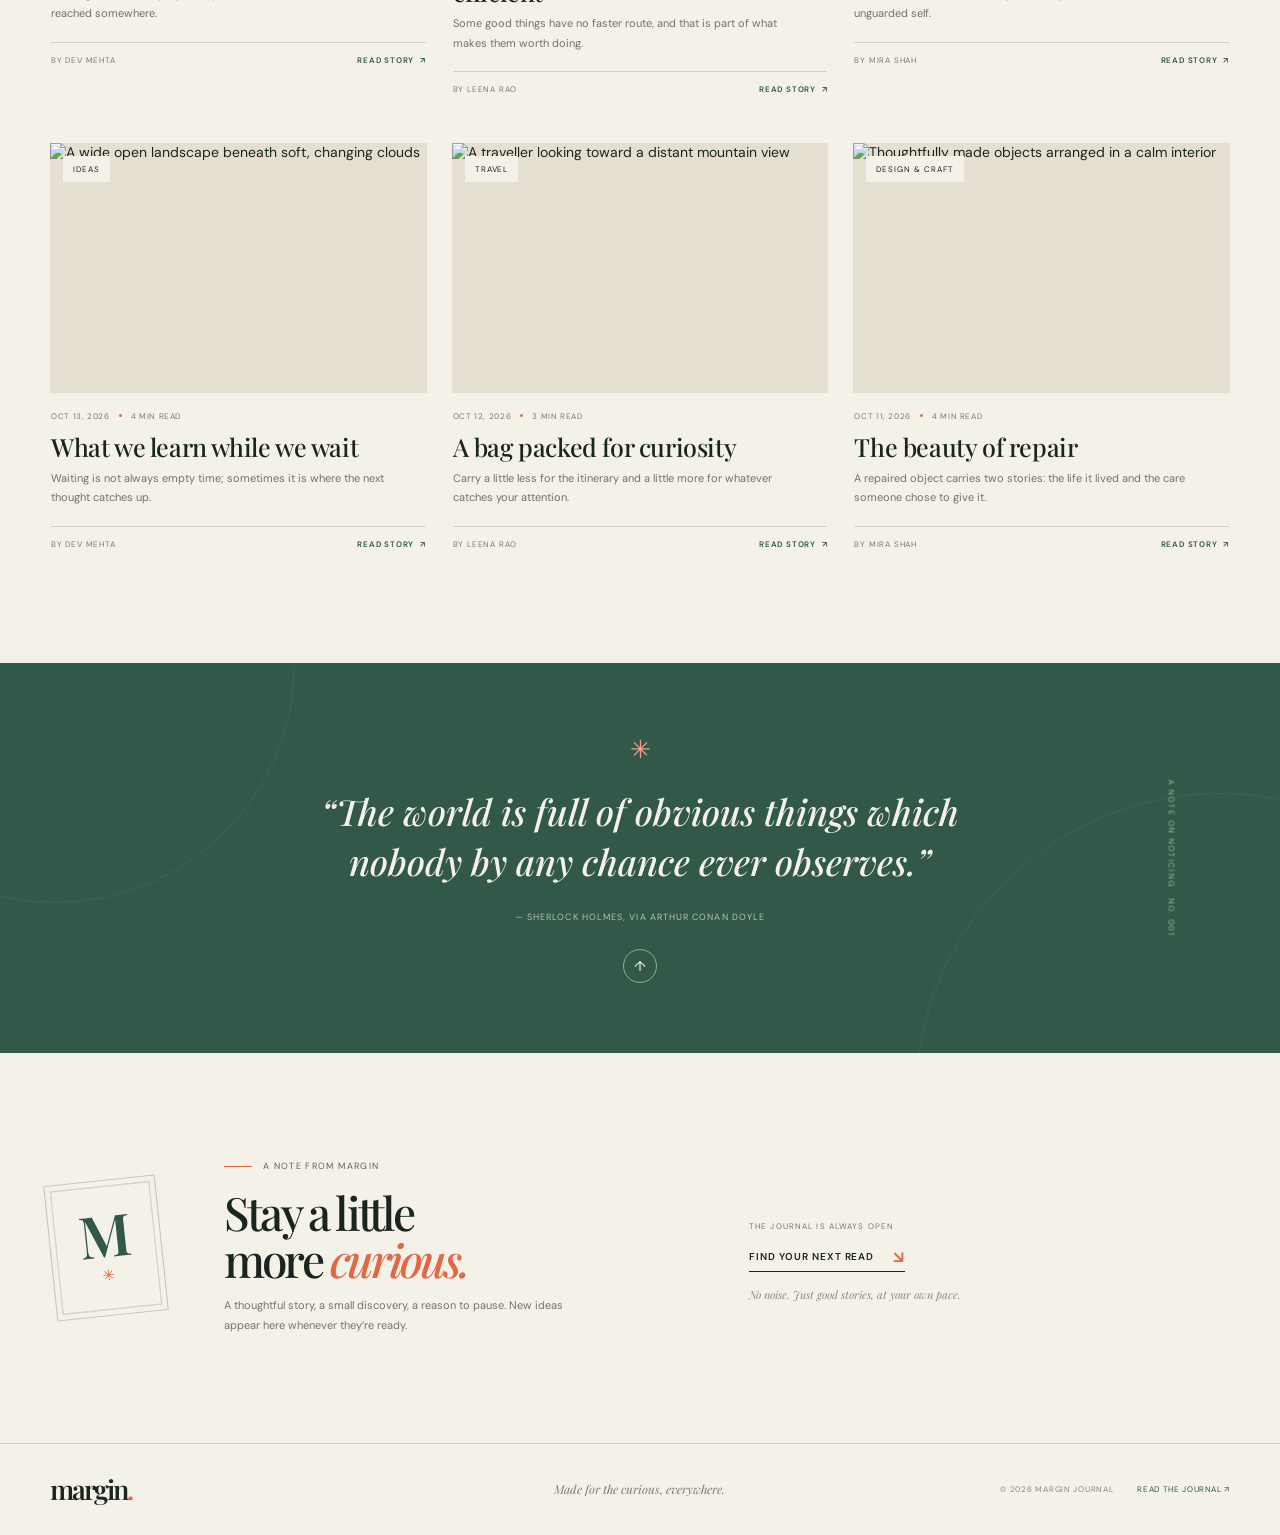
==== commit 57aa858f: "Polish responsive layouts and motion" ====
--- a/index.html
+++ b/index.html
@@ -11,8 +11,10 @@
   <link href="https://fonts.googleapis.com/css2?family=DM+Sans:wght@400;500;600;700&family=Playfair+Display:ital,wght@0,500;0,600;0,700;1,500;1,600&display=swap" rel="stylesheet">
   <link rel="stylesheet" href="styles.css">
   <link rel="stylesheet" href="site-extra.css">
+  <link rel="stylesheet" href="responsive-motion.css">
 </head>
 <body class="site-body">
+  <div class="scroll-progress" id="scroll-progress" aria-hidden="true"></div>
   <div class="announcement"><span>THE MARGIN LETTER</span><span class="announcement-dot"></span><span>Good ideas, delivered occasionally.</span><a href="#letter">Join us <span aria-hidden="true">↗</span></a></div>
   <header class="site-header">
     <a class="wordmark" href="./" aria-label="Margin home">margin<span>.</span></a>
@@ -44,6 +46,7 @@
     <section class="letter-section section-shell" id="letter"><div class="letter-stamp">M<br><span>✳</span></div><div class="letter-copy reveal"><div class="eyebrow"><span class="eyebrow-line"></span> A note from Margin</div><h2>Stay a little<br>more <em>curious.</em></h2><p>A thoughtful story, a small discovery, a reason to pause. New ideas appear here whenever they’re ready.</p></div><div class="letter-cta reveal"><span class="letter-cta-kicker">THE JOURNAL IS ALWAYS OPEN</span><a class="text-link" href="#stories">Find your next read <span class="link-arrow">↘</span></a><span class="letter-cta-note">No noise. Just good stories, at your own pace.</span></div></section>
   </main>
   <footer class="site-footer"><a class="wordmark footer-mark" href="./">margin<span>.</span></a><span class="footer-center">Made for the curious, everywhere.</span><div class="footer-right"><span>© <span id="year"></span> MARGIN JOURNAL</span><a href="#stories">READ THE JOURNAL ↗</a></div></footer>
+  <script src="responsive-motion.js"></script>
   <script src="app.js"></script>
 </body>
 </html>
--- a/site-extra.css
+++ b/site-extra.css
@@ -1,3 +1,4 @@
 .letter-cta{align-self:center;padding-top:28px;display:flex;flex-direction:column;align-items:flex-start;gap:15px}.letter-cta-kicker{font-size:8px;letter-spacing:.14em;color:#73796e}.letter-cta .text-link{margin-top:4px}.letter-cta-note{font:italic 11px var(--serif);color:#8a897f}@media(max-width:720px){.letter-cta{grid-column:1/-1;padding-top:0;gap:11px}.letter-cta-kicker{font-size:7px}.letter-cta .text-link{font-size:9px}}
 
 .news-section{padding-top:94px;padding-bottom:98px}.news-section-top{display:flex;align-items:flex-end;justify-content:space-between;gap:28px;margin-bottom:30px}.news-section h2{font:500 clamp(38px,4.6vw,58px)/1.05 var(--serif);letter-spacing:-2px;margin:17px 0 8px}.news-section h2 em{color:var(--orange);font-weight:500}.news-intro{margin:0;color:#73796e;font-size:13px}.news-refresh{display:flex;align-items:center;gap:9px;padding-bottom:5px;color:#72776d;font-size:10px;letter-spacing:.06em;text-transform:uppercase;white-space:nowrap}.news-pulse{width:7px;height:7px;border-radius:50%;background:var(--orange);box-shadow:0 0 0 4px #d9826430;display:inline-block;animation:news-pulse 1.8s ease-in-out infinite}@keyframes news-pulse{50%{box-shadow:0 0 0 7px #d9826410;opacity:.75}}.news-grid{display:grid;grid-template-columns:repeat(3,minmax(0,1fr));gap:18px}.news-card{min-width:0;overflow:hidden;background:#fbfaf6;border:1px solid #e6e2d8;transition:transform .35s cubic-bezier(.2,.7,.2,1),box-shadow .35s ease;animation:news-card-enter .5s both;animation-delay:calc(var(--card-index,0)*55ms)}.news-card:hover{transform:translateY(-5px);box-shadow:0 18px 35px #18251f12}@keyframes news-card-enter{from{opacity:0;transform:translateY(14px)}to{opacity:1;transform:translateY(0)}}.news-image{height:178px;display:grid;place-items:center;overflow:hidden;background:#e8e2d5;color:#b77e63}.news-image img{width:100%;height:100%;object-fit:cover;transition:transform .55s cubic-bezier(.2,.7,.2,1)}.news-card:hover .news-image img{transform:scale(1.045)}.news-image-empty{background:radial-gradient(circle at 80% 20%,#f3dbcd,#e8e2d5 48%,#dbe3da);font:32px var(--serif)}.news-card-body{padding:17px 18px 18px;display:flex;flex-direction:column;min-height:203px}.news-card-meta{display:flex;justify-content:space-between;gap:8px;color:#7a7d73;font-size:9px;letter-spacing:.06em;text-transform:uppercase}.news-card-meta span:first-child{color:#667463;overflow:hidden;text-overflow:ellipsis;white-space:nowrap}.news-card h3{font:500 21px/1.2 var(--serif);letter-spacing:-.35px;margin:14px 0 8px}.news-card h3 a:hover,.news-read-link:hover{color:var(--orange)}.news-card h3 span{font:12px var(--sans);color:var(--orange);white-space:nowrap}.news-card-body>p{font-size:11px;line-height:1.65;color:#73796e;margin:0 0 15px}.news-read-link{display:inline-flex;justify-content:space-between;gap:12px;margin-top:auto;padding-top:13px;border-top:1px solid #e7e3da;color:#596557;font-size:9px;letter-spacing:.08em;text-transform:uppercase}.news-attribution{margin:20px 0 0;color:#8a897f;font-size:10px}.news-attribution a{color:#596557;text-decoration:underline;text-underline-offset:3px}.news-loading{grid-column:1/-1;min-height:130px;display:flex;align-items:center;justify-content:center;gap:14px;border:1px solid #e6e2d8;color:#73796e;font:italic 18px var(--serif)}.news-loading p{margin:0}.news-loading>span:not(.news-pulse){color:var(--orange);font-size:24px}@media(max-width:900px){.news-grid{grid-template-columns:repeat(2,minmax(0,1fr))}.news-image{height:160px}}@media(max-width:600px){.news-section{padding-top:67px;padding-bottom:70px}.news-section-top{align-items:flex-start;flex-direction:column;gap:15px;margin-bottom:23px}.news-section h2{font-size:39px;margin-top:14px}.news-grid{grid-template-columns:1fr;gap:13px}.news-card{display:grid;grid-template-columns:36% 1fr}.news-image{height:100%;min-height:180px}.news-card-body{padding:14px 14px 13px;min-height:180px}.news-card h3{font-size:18px;margin:11px 0 6px}.news-card-body>p{font-size:10px}.news-card-meta{font-size:8px;flex-direction:column;gap:4px}.news-loading{min-height:110px;font-size:16px;padding:16px;text-align:center}}@media(prefers-reduced-motion:reduce){.news-pulse,.news-card{animation:none!important;transition:none!important}}
+.article-source{width:min(680px,calc(100% - 48px));margin:0 auto 25px;padding:15px 18px;border-left:2px solid var(--orange);background:#ecebe3;display:flex;justify-content:space-between;align-items:center;gap:15px;font-size:10px}.article-source span{color:#767c72;text-transform:uppercase;letter-spacing:.08em}.article-source a{font-weight:600;color:#445848;text-decoration:underline;text-underline-offset:3px}.article-source a:hover{color:var(--orange)}
--- a/responsive-motion.css
+++ b/responsive-motion.css
@@ -0,0 +1,18 @@
+/* Shared responsive polish and motion language for the journal and its desk. */
+*,*::before,*::after{box-sizing:border-box}html{scroll-behavior:smooth;scroll-padding-top:24px}body{overflow-x:hidden}img,svg{max-width:100%}button,a,input,textarea,select{-webkit-tap-highlight-color:transparent}a:focus-visible,button:focus-visible,input:focus-visible,textarea:focus-visible,select:focus-visible{outline:2px solid #e36743;outline-offset:3px}.scroll-progress{position:fixed;z-index:1000;top:0;left:0;width:100%;height:3px;transform:scaleX(0);transform-origin:left center;background:linear-gradient(90deg,#e36743,#e9aa79,#315848);pointer-events:none;will-change:transform}.site-body .scroll-progress{height:3px}.admin-body .scroll-progress{height:2px}
+
+@keyframes journal-rise{from{opacity:0;transform:translate3d(0,22px,0) scale(.99)}to{opacity:1;transform:translate3d(0,0,0) scale(1)}}@keyframes journal-photo{from{opacity:.45;transform:translateY(18px) scale(.975);clip-path:inset(7% 5% 0)}to{opacity:1;transform:translateY(0) scale(1);clip-path:inset(0)}}@keyframes orbit-drift{from{transform:translate3d(-8px,4px,0) rotate(-3deg)}to{transform:translate3d(11px,-9px,0) rotate(3deg)}}@keyframes gentle-float{0%,100%{transform:translateY(0)}50%{transform:translateY(-5px)}}@keyframes progress-glow{0%,100%{filter:drop-shadow(0 0 0 #e3674300)}50%{filter:drop-shadow(0 0 4px #e3674380)}}
+.site-body .reveal.is-visible{animation:journal-rise .72s cubic-bezier(.2,.7,.2,1) both}.site-body .hero-copy.reveal.is-visible>*{opacity:0;animation:journal-rise .72s cubic-bezier(.2,.7,.2,1) both}.site-body .hero-copy.reveal.is-visible>:nth-child(1){animation-delay:.03s}.site-body .hero-copy.reveal.is-visible>:nth-child(2){animation-delay:.11s}.site-body .hero-copy.reveal.is-visible>:nth-child(3){animation-delay:.19s}.site-body .hero-copy.reveal.is-visible>:nth-child(4){animation-delay:.27s}.site-body .hero-copy.reveal.is-visible>:nth-child(5){animation-delay:.35s}.site-body .hero-visual.reveal.is-visible{animation:journal-photo 1.05s cubic-bezier(.2,.7,.2,1) both}.site-body .news-section-top.reveal.is-visible,.site-body .section-heading.reveal.is-visible,.site-body .manifesto-content.reveal.is-visible,.site-body .letter-copy.reveal.is-visible,.site-body .letter-cta.reveal.is-visible{animation:journal-rise .8s cubic-bezier(.2,.7,.2,1) both}
+
+.main-nav a{position:relative}.main-nav a::after{position:absolute;right:0;bottom:-7px;left:0;height:1px;background:var(--orange);content:"";transform:scaleX(0);transform-origin:right;transition:transform .28s cubic-bezier(.2,.7,.2,1)}.main-nav a:hover::after,.main-nav a:focus-visible::after{transform:scaleX(1);transform-origin:left}.search-trigger{transition:transform .25s ease,color .25s}.search-trigger:hover{color:var(--orange);transform:rotate(-8deg) scale(1.08)}.text-link .link-arrow,.admin-link span,.round-link,.footer-right a,.category-button{transition:transform .25s cubic-bezier(.2,.7,.2,1),color .25s,background-color .25s}.text-link:hover .link-arrow{transform:translate(4px,3px)}.admin-link:hover span{display:inline-block;transform:translate(3px,-3px)}.category-button:hover{transform:translateY(-2px)}.story-card{transition:transform .38s cubic-bezier(.2,.7,.2,1),filter .38s}.story-card:hover{transform:translateY(-7px)}.card-title a{transition:color .25s}.story-card:hover .card-title a{color:#bd5e3f}.manifesto-orbit{will-change:transform;animation:orbit-drift 12s ease-in-out infinite alternate}.orbit-two{animation-delay:-4s;animation-direction:alternate-reverse}.manifesto-star{display:inline-block;animation:spin-slow 22s linear infinite}.hero-note .note-star{display:inline-block;animation:gentle-float 3.2s ease-in-out infinite}.round-link:hover{transform:translateY(-3px) rotate(8deg);background:var(--orange);color:var(--paper)}.letter-stamp{transition:transform .45s cubic-bezier(.2,.7,.2,1)}.letter-stamp:hover{transform:rotate(-5deg) translateY(-4px)}.site-footer a{transition:color .2s,transform .25s}.site-footer a:hover{transform:translateY(-2px)}.article-view{animation:journal-rise .55s cubic-bezier(.2,.7,.2,1) both}.article-cover{animation:journal-photo .9s cubic-bezier(.2,.7,.2,1) both}.article-source a{transition:color .2s,letter-spacing .2s}.article-source a:hover{letter-spacing:.025em}
+
+.admin-body .side-link,.admin-body .stat-card,.admin-body .automation-quick-card,.admin-body .settings-card,.admin-body .connection-setup-card,.admin-body .category-manager-card,.admin-body .published-row,.admin-body .primary-button,.admin-body .publish-button,.admin-body .preview-button,.admin-body .upload-button,.admin-body .row-action,.admin-body .avatar{transition:transform .25s cubic-bezier(.2,.7,.2,1),box-shadow .25s,border-color .25s,background-color .25s,color .25s}.admin-body .side-link:hover .side-icon{transform:translateY(-2px) rotate(-5deg)}.admin-body .side-icon{transition:transform .25s cubic-bezier(.2,.7,.2,1)}.admin-body .stat-card:hover,.admin-body .automation-quick-card:hover,.admin-body .settings-card:hover{transform:translateY(-3px);box-shadow:0 12px 28px #19251f12}.admin-body .primary-button:hover,.admin-body .publish-button:hover,.admin-body .upload-button:hover,.admin-body .preview-button:hover{transform:translateY(-2px);box-shadow:0 9px 18px #19251f1a}.admin-body .row-action:hover{transform:translateY(-1px)}.admin-body .avatar:hover{transform:rotate(-7deg) scale(1.06)}.admin-body .cover-preview img{transition:transform .5s cubic-bezier(.2,.7,.2,1)}.admin-body .image-card:hover .cover-preview img{transform:scale(1.035)}.admin-body .preview-close{transition:transform .25s,color .25s}.admin-body .preview-close:hover{color:var(--dash-orange);transform:rotate(90deg)}.admin-body .automation-review-banner{animation:journal-rise .4s ease both}
+
+@media(max-width:1100px){.site-header{gap:12px}.main-nav{gap:clamp(16px,3vw,32px)}.header-actions{gap:15px}.hero{gap:clamp(24px,4vw,42px)}.dashboard-layout{grid-template-columns:190px minmax(0,1fr)}.dash-main{min-width:0}}
+@media(max-width:900px){.story-grid{grid-template-columns:repeat(2,minmax(0,1fr))}.card-image{height:auto;aspect-ratio:1.05/1}.letter-section{grid-template-columns:78px minmax(0,1fr) minmax(0,1fr);gap:22px}.letter-stamp{width:74px;height:103px}.site-footer{gap:15px}.footer-right{gap:12px}.dash-main{padding-left:clamp(20px,4vw,34px);padding-right:clamp(20px,4vw,34px)}}
+@media(max-width:760px){html{scroll-padding-top:78px}.dash-sidebar{justify-content:flex-start;overflow-x:auto;overscroll-behavior-x:contain;scrollbar-width:none;scroll-snap-type:x proximity}.dash-sidebar::-webkit-scrollbar{display:none}.dash-sidebar .side-link{flex:0 0 auto;min-height:44px;white-space:nowrap;scroll-snap-align:start;font-size:9px;padding:9px 11px}.dash-main{min-width:0}.dash-heading{flex-wrap:wrap}.dash-heading>div{min-width:0}.dash-heading .primary-button,.dash-heading .quiet-button{margin-top:0}.published-row{grid-template-columns:48px minmax(0,1fr) auto;gap:9px}.published-actions{gap:5px}.published-info,.published-actions{min-width:0}.connection-layout,.automation-columns{grid-template-columns:minmax(0,1fr)}.setup-help{min-width:0}.connection-setup-card,.automation-panel,.editor-main{min-width:0}.connection-fields{grid-template-columns:repeat(2,minmax(0,1fr))}.token-group{grid-column:1/-1}.automation-panel-heading{align-items:center}.dash-heading h1{overflow-wrap:anywhere}.article-source{width:calc(100% - 44px)}}
+@media(max-width:600px){.announcement{min-height:35px;height:auto;padding:7px 12px;line-height:1.45;text-align:center;flex-wrap:wrap}.site-header{padding-right:16px;padding-left:16px}.section-shell{padding-right:18px;padding-left:18px}.hero{gap:27px}.hero-visual{width:100%}.stories-section{padding-right:18px;padding-left:18px}.story-grid{gap:27px 13px}.section-heading{flex-wrap:wrap}.heading-link{margin-top:0}.letter-section{grid-template-columns:62px minmax(0,1fr);gap:17px}.letter-stamp{width:60px;height:84px}.letter-cta{grid-column:1/-1}.site-footer{grid-template-columns:1fr auto;padding-right:18px;padding-left:18px}.footer-right{align-items:flex-end}.article-source{align-items:flex-start;flex-direction:column;gap:7px;width:calc(100% - 36px)}.dash-topbar{padding-right:14px;padding-left:14px}.dash-top-actions{gap:10px}.dash-main{padding:27px 16px}.dash-heading{align-items:flex-start;gap:14px}.dash-heading h1{font-size:clamp(32px,8vw,42px)}.dash-heading>div{flex:1 1 100%}.dash-heading .primary-button,.dash-heading .quiet-button{align-self:flex-start}.stats-grid{grid-template-columns:repeat(2,minmax(0,1fr))}.stat-card{min-width:0}.stat-card-accent{grid-column:1/-1}.post-form{grid-template-columns:minmax(0,1fr)}.editor-main{padding:17px}.editor-settings{grid-template-columns:minmax(0,1fr)}.publish-card{grid-column:auto}.connection-fields{grid-template-columns:minmax(0,1fr)}.token-group{grid-column:auto}.connection-actions{align-items:stretch}.connection-actions .publish-button{width:100%}.automation-status-card{align-items:flex-start;flex-wrap:wrap}.automation-device-note{width:100%;max-width:none;padding-left:42px;text-align:left}.published-row{grid-template-columns:44px minmax(0,1fr);gap:9px}.published-thumb{width:44px;height:44px}.published-actions{grid-column:2;justify-self:end}.published-info p{line-height:1.5}.preview-sheet{width:100%;padding-right:clamp(18px,5vw,32px);padding-left:clamp(18px,5vw,32px)}}
+@media(max-width:480px){.announcement{font-size:7px;gap:5px}.site-header{height:68px;grid-template-columns:minmax(0,1fr) auto}.header-actions{gap:10px}.admin-link{padding:9px 9px;font-size:7px}.search-trigger{padding:4px}.menu-toggle{padding:7px}.hero h1{font-size:clamp(46px,12vw,58px)}.section-heading{align-items:flex-start}.section-heading h2{font-size:clamp(34px,9.6vw,43px)}.heading-link{margin-left:auto;padding-top:9px}.category-row{overflow:visible}.story-grid{grid-template-columns:minmax(0,1fr)}.card-image{aspect-ratio:1.6/1}.card-title{font-size:22px}.card-excerpt{font-size:11px}.news-card{grid-template-columns:34% minmax(0,1fr)}.news-image{min-height:170px}.news-card-body{min-width:0}.news-card h3{font-size:17px}.hero-image-label{max-width:calc(100% - 24px)}.hero-caption{gap:9px}.caption-title{font-size:clamp(19px,6vw,23px)}.site-footer{min-height:92px}.footer-right span,.footer-right a{font-size:6px}.dash-top-actions>a{font-size:7px}.dash-sidebar{gap:2px;padding-right:4px;padding-left:4px}.dash-sidebar .side-link{padding:8px 9px;font-size:8px;gap:5px}.dash-sidebar .side-icon{font-size:12px}.dash-main{padding-right:13px;padding-left:13px}.dash-heading h1{font-size:clamp(29px,9vw,36px)}.automation-quick-card{flex-wrap:wrap}.automation-quick-copy{min-width:0}.automation-open{margin-left:40px}.panel-heading{gap:8px}.published-row{grid-template-columns:40px minmax(0,1fr)}.published-thumb{width:40px;height:40px}.published-info h3{font-size:13px}.published-info p{font-size:7px}.published-actions .row-action{min-height:34px}.connection-setup-card{padding:15px}.setup-card-top{flex-wrap:wrap}.connection-fields{gap:14px}.category-add-form{grid-template-columns:minmax(0,1fr)}.category-add-form .publish-button{width:100%}.automation-panel{padding:12px}.automation-panel-heading h2{font-size:19px}.daily-news-option,.automated-draft-card{padding:12px}.automation-review-banner{padding:12px}.image-card .cover-preview{height:150px}}
+@media(max-width:360px){.site-header{padding-right:11px;padding-left:11px}.wordmark{font-size:27px}.header-actions{gap:7px}.admin-link{padding:8px 7px;font-size:6px}.announcement{font-size:6px}.section-shell,.stories-section{padding-right:14px;padding-left:14px}.hero h1{font-size:45px}.hero-visual{height:310px}.news-card{grid-template-columns:31% minmax(0,1fr)}.news-card-body{padding:12px 10px}.news-card h3{font-size:16px}.dash-topbar{padding-right:10px;padding-left:10px}.dash-top-actions{gap:7px}.dash-sidebar .side-link{padding-right:7px;padding-left:7px;font-size:7px}.dash-main{padding-right:10px;padding-left:10px}.stat-top{font-size:5px}.published-actions .row-action{padding:6px 5px;font-size:6px}}
+@media(hover:none){.story-card:hover,.admin-body .stat-card:hover,.admin-body .automation-quick-card:hover,.admin-body .settings-card:hover{transform:none;box-shadow:none}.admin-body .primary-button:hover,.admin-body .publish-button:hover,.admin-body .upload-button:hover{transform:none}.story-card:active,.admin-body button:active,.category-button:active{transform:scale(.985)}}
+@media(prefers-reduced-motion:reduce){html{scroll-behavior:auto!important}*,*::before,*::after{animation-duration:.01ms!important;animation-iteration-count:1!important;scroll-behavior:auto!important;transition-duration:.01ms!important;transition-delay:0ms!important;transform:none!important}.scroll-progress{filter:none!important}}
